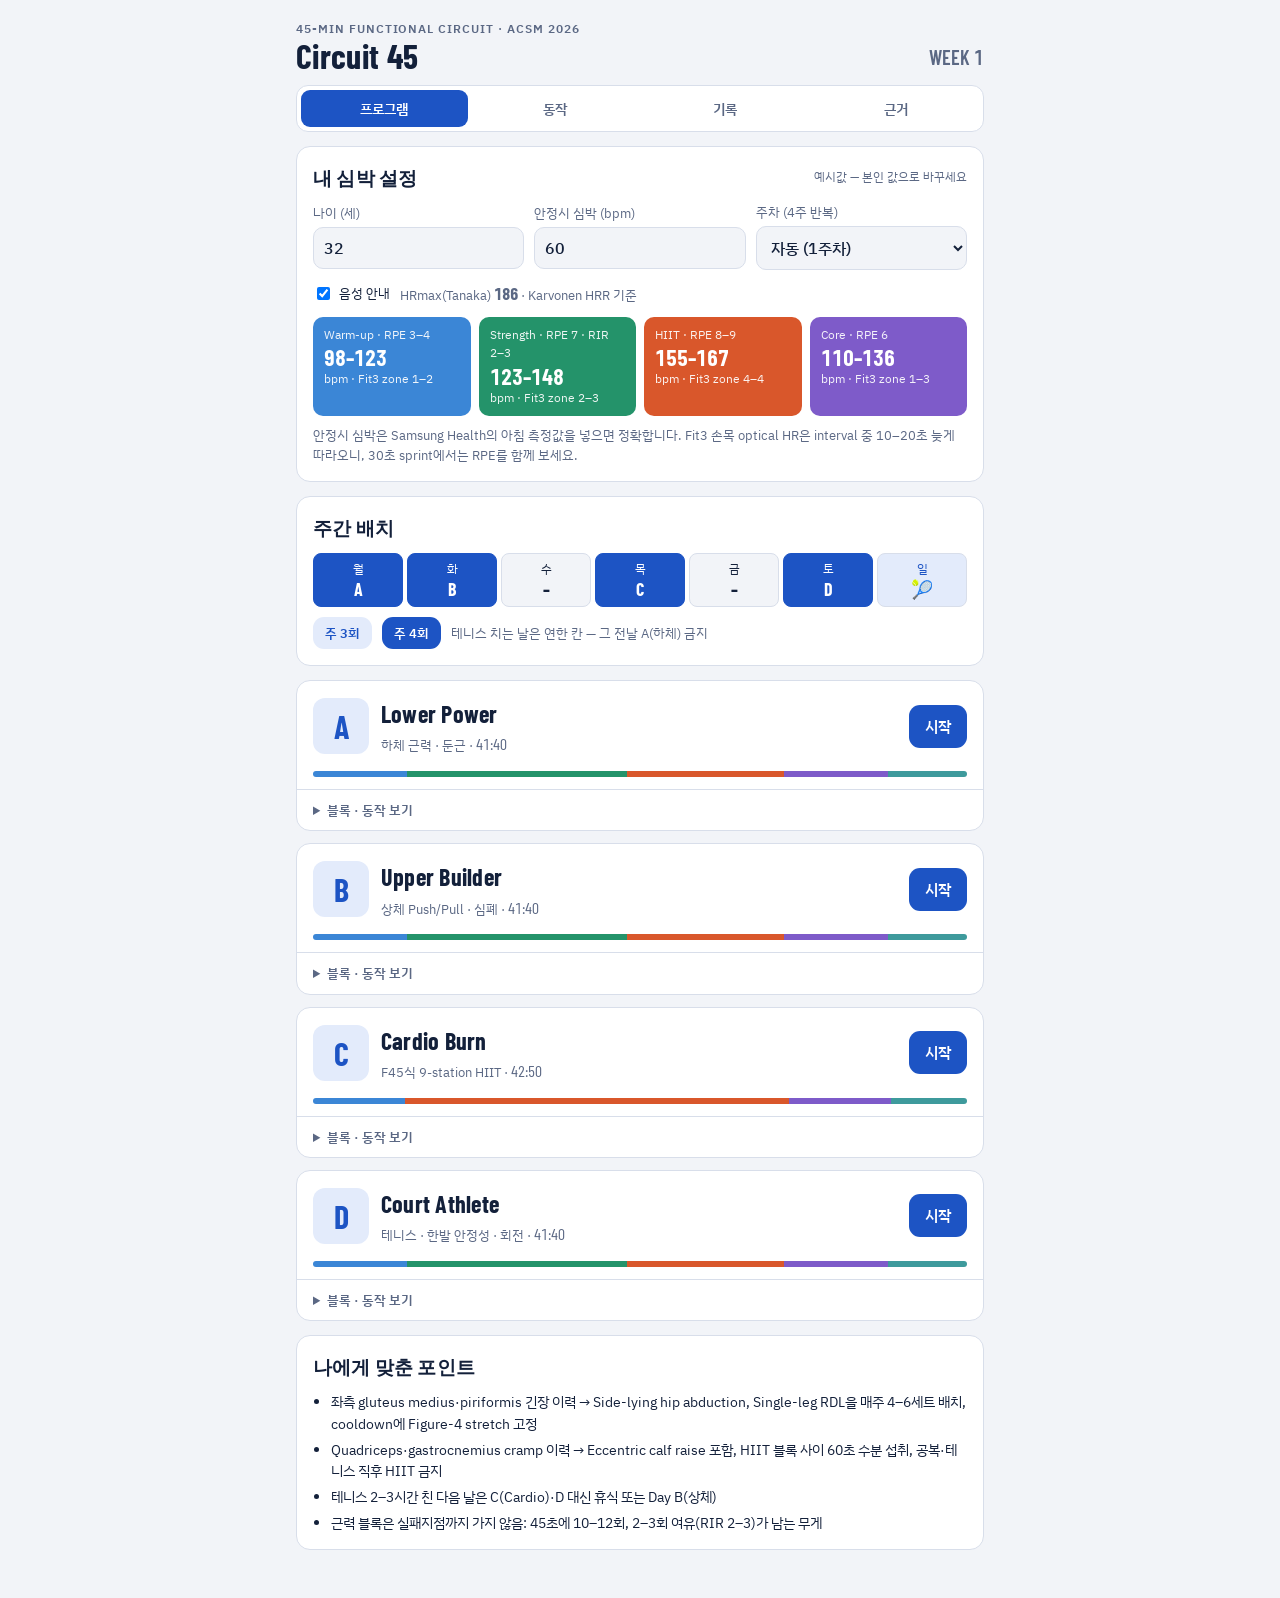
==== circuit45/index.html @ cd8e22ad "Add Circuit 45 workout PWA Co-Authored-By: Claude Opus 5.5 <noreply@anthropic.com> Claude-Session: h" ====
<!doctype html>
<html lang="ko">
<head>
<meta charset="utf-8">
<meta name="viewport" content="width=device-width, initial-scale=1, viewport-fit=cover">
<title>Circuit 45</title>
<meta name="theme-color" content="#1D54C4">
<meta name="mobile-web-app-capable" content="yes">
<meta name="apple-mobile-web-app-capable" content="yes">
<meta name="apple-mobile-web-app-title" content="Circuit45">
<link rel="manifest" href="manifest.webmanifest">
<link rel="icon" href="icon.svg" type="image/svg+xml">
<link rel="apple-touch-icon" href="apple-touch-icon.png">
<link rel="stylesheet" href="https://fonts.googleapis.com/css2?family=Barlow+Condensed:wght@500;600;700&family=IBM+Plex+Sans+KR:wght@400;500;600;700&display=swap">
<style>
/* Layout: single column mobile app — top bar + tabs, cards by role; full-screen player overlay tinted by HR zone */
:root{
  --bg:#F2F4F8; --surface:#FFFFFF; --ink:#13203A; --muted:#5B6884; --line:#D8DEEA;
  --accent:#1D54C4; --accent-soft:#E3EBFB; --fig:#13203A; --fig-far:#A3AEC4; --equip:#6E7C99;
  --z-warm:#3B86D6; --z-str:#24936A; --z-hiit:#D9572B; --z-core:#7E5BC9; --z-cool:#3E9A9C; --z-rest:#5F6B83;
  --display:"Barlow Condensed","Arial Narrow",system-ui,sans-serif;
  --body:"IBM Plex Sans KR","Apple SD Gothic Neo","Malgun Gothic",system-ui,sans-serif;
}
@media (prefers-color-scheme: dark){:root:not([data-theme="light"]){
  --bg:#0D1320; --surface:#161F31; --ink:#E7ECF6; --muted:#97A3BC; --line:#28334C;
  --accent:#6A97F0; --accent-soft:#1D2A47; --fig:#E7ECF6; --fig-far:#56627D; --equip:#8E9AB4; color-scheme:dark}}
:root[data-theme="dark"]{
  --bg:#0D1320; --surface:#161F31; --ink:#E7ECF6; --muted:#97A3BC; --line:#28334C;
  --accent:#6A97F0; --accent-soft:#1D2A47; --fig:#E7ECF6; --fig-far:#56627D; --equip:#8E9AB4; color-scheme:dark}
*{box-sizing:border-box}
html{-webkit-text-size-adjust:100%}
:root{padding-top:env(safe-area-inset-top,0px);padding-bottom:env(safe-area-inset-bottom,0px)}
body{margin:0;-webkit-tap-highlight-color:transparent}
[hidden]{display:none!important}
img{max-width:100%}
body{background:var(--bg);color:var(--ink);font-family:var(--body);font-size:15px;line-height:1.55}
.wrap{max-width:720px;margin:0 auto;padding-left:max(16px,env(safe-area-inset-left,0px));padding-right:max(16px,env(safe-area-inset-right,0px));padding-block:12px 48px}
h1,h2,h3{font-family:var(--display);letter-spacing:.01em;margin:0;text-wrap:balance}
h1{font-size:34px;font-weight:700;line-height:1}
h2{font-size:24px;font-weight:700}
h3{font-size:19px;font-weight:600}
.eyebrow{font-size:12px;letter-spacing:.08em;text-transform:uppercase;color:var(--muted);font-weight:600}
.muted{color:var(--muted)}
.num{font-family:var(--display);font-variant-numeric:tabular-nums}
header.top{display:flex;align-items:flex-end;justify-content:space-between;gap:12px;padding-block:8px 12px}
nav.tabs{display:flex;gap:4px;background:var(--surface);border:1px solid var(--line);border-radius:12px;padding:4px;position:sticky;top:env(safe-area-inset-top,0px);z-index:5}
body::before{content:"";position:fixed;inset:0 0 auto;height:env(safe-area-inset-top,0px);z-index:10;background:var(--bg)}
nav.tabs button{flex:1;border:0;background:none;color:var(--muted);font:600 14px var(--body);padding:9px 4px;border-radius:9px;cursor:pointer}
nav.tabs button[aria-selected="true"]{background:var(--accent);color:#fff}
section.view{display:flex;flex-direction:column;gap:14px;margin-top:14px}
.card{background:var(--surface);border:1px solid var(--line);border-radius:14px;padding:16px;display:flex;flex-direction:column;gap:10px;min-width:0}
.row{display:flex;gap:10px;flex-wrap:wrap;align-items:center}
label.f{display:flex;flex-direction:column;gap:4px;font-size:13px;color:var(--muted);flex:1;min-width:120px}
input,select,textarea{font:500 16px var(--body);color:var(--ink);background:var(--bg);border:1px solid var(--line);border-radius:10px;padding:9px 10px;width:100%}
input:focus-visible,select:focus-visible,textarea:focus-visible,button:focus-visible{outline:2px solid var(--accent);outline-offset:2px}
.btn{border:0;border-radius:11px;padding:11px 16px;font:600 15px var(--body);cursor:pointer;background:var(--accent);color:#fff}
.btn.ghost{background:var(--accent-soft);color:var(--accent)}
.btn.sm{padding:7px 12px;font-size:13px}
.zones{display:grid;grid-template-columns:repeat(auto-fit,minmax(150px,1fr));gap:8px}
.zone{border-radius:10px;padding:9px 11px;color:#fff;display:flex;flex-direction:column;gap:1px}
.zone b{font-family:var(--display);font-size:22px;font-variant-numeric:tabular-nums;line-height:1.1}
.zone span{font-size:12px;opacity:.92}
.days{display:grid;grid-template-columns:1fr;gap:12px}
.day{background:var(--surface);border:1px solid var(--line);border-radius:14px;overflow:hidden}
.dayhead{display:grid;grid-template-columns:56px 1fr auto;gap:12px;align-items:center;padding:14px 16px}
.badge{width:56px;height:56px;border-radius:12px;background:var(--accent-soft);color:var(--accent);display:grid;place-items:center;font:700 32px var(--display)}
.daymeta{min-width:0}
.daymeta .sub{font-size:13px;color:var(--muted)}
.bar{display:flex;height:6px;border-radius:3px;overflow:hidden;margin:0 16px 12px}
.bar i{display:block;height:100%}
details.blocks{border-top:1px solid var(--line)}
details.blocks summary{padding:10px 16px;cursor:pointer;font-size:13px;color:var(--muted);font-weight:600}
.blk{padding:4px 16px 12px}
.blk h4{margin:8px 0 6px;font-size:14px;display:flex;justify-content:space-between;gap:8px}
.blk h4 .num{color:var(--muted);font-weight:500;font-size:14px}
.chips{display:flex;flex-wrap:wrap;gap:6px}
.chip{border:1px solid var(--line);background:var(--bg);color:var(--ink);border-radius:999px;padding:4px 10px;font-size:13px;cursor:pointer}
.sched{display:grid;grid-template-columns:repeat(7,1fr);gap:4px;text-align:center}
.sched div{border-radius:8px;padding:6px 0;font-size:12px;background:var(--bg);border:1px solid var(--line)}
.sched div b{display:block;font:700 18px var(--display)}
.sched .on{background:var(--accent);color:#fff;border-color:var(--accent)}
.sched .ten{background:var(--accent-soft);color:var(--accent)}
.lib{display:grid;grid-template-columns:repeat(auto-fill,minmax(150px,1fr));gap:10px}
.ex{background:var(--surface);border:1px solid var(--line);border-radius:12px;padding:8px;cursor:pointer;text-align:left;color:var(--ink);font:inherit;display:flex;flex-direction:column;gap:2px}
.ex svg{width:100%;height:auto;background:var(--bg);border-radius:8px}
.ex b{font-size:14px}
.ex small{color:var(--muted);font-size:12px}
.filters{display:flex;gap:6px;flex-wrap:wrap}
.filters button{border:1px solid var(--line);background:var(--surface);color:var(--muted);border-radius:999px;padding:5px 12px;font:600 13px var(--body);cursor:pointer}
.filters button[aria-pressed="true"]{background:var(--ink);color:var(--bg);border-color:var(--ink)}
ul.tight{margin:0;padding-left:18px;display:flex;flex-direction:column;gap:4px}
.cite{font-size:12px;color:var(--accent);vertical-align:super;font-weight:600}
.refs li{font-size:13px;color:var(--muted)}
table.log{width:100%;border-collapse:collapse;font-size:13px}
table.log th,table.log td{text-align:left;padding:7px 6px;border-bottom:1px solid var(--line);font-variant-numeric:tabular-nums}
.tblwrap{overflow-x:auto}
.note{border-left:3px solid var(--z-hiit);padding:8px 12px;background:var(--bg);border-radius:0 8px 8px 0;font-size:14px}
/* sheet */
.sheet{position:fixed;inset:0;background:rgba(8,12,22,.55);z-index:30;display:flex;align-items:flex-end;justify-content:center}
.sheet>div{background:var(--surface);width:100%;max-width:560px;max-height:88%;overflow:auto;border-radius:18px 18px 0 0;padding:18px max(18px,env(safe-area-inset-right,0px)) calc(18px + env(safe-area-inset-bottom,0px)) max(18px,env(safe-area-inset-left,0px));display:flex;flex-direction:column;gap:10px}
.sheet svg{width:100%;max-width:340px;align-self:center;background:var(--bg);border-radius:12px}
/* player */
.player{position:fixed;inset:0;z-index:40;display:flex;flex-direction:column;color:#fff;background:var(--zc,#333);transition:background .4s;padding:calc(10px + env(safe-area-inset-top,0px)) max(16px,env(safe-area-inset-right,0px)) calc(12px + env(safe-area-inset-bottom,0px)) max(16px,env(safe-area-inset-left,0px));gap:8px;overflow:auto}
.player.rest{background:#1B2335}
.p-top{display:flex;justify-content:space-between;align-items:center;gap:8px;font-size:13px}
.p-top button{background:rgba(255,255,255,.16);color:#fff;border:0;border-radius:9px;padding:7px 12px;font:600 13px var(--body);cursor:pointer}
.p-prog{height:5px;background:rgba(255,255,255,.2);border-radius:3px;overflow:hidden}
.p-prog i{display:block;height:100%;background:#fff}
.p-main{flex:1;display:flex;flex-direction:column;align-items:center;justify-content:center;gap:4px;text-align:center;min-height:0}
.p-label{font-size:13px;letter-spacing:.08em;text-transform:uppercase;opacity:.85;font-weight:600}
.p-name{font:700 34px/1.05 var(--display)}
.p-kr{font-size:16px;opacity:.9}
.p-time{font:700 112px/1 var(--display);font-variant-numeric:tabular-nums;letter-spacing:-.01em}
.p-fig{width:min(260px,62vw);aspect-ratio:120/110;max-width:100%}
.p-fig svg{width:100%;height:100%;--fig:#fff;--fig-far:rgba(255,255,255,.45);--equip:rgba(255,255,255,.75);--line:rgba(255,255,255,.3)}
.p-hr{display:flex;gap:8px;flex-wrap:wrap;justify-content:center}
.p-hr div{background:rgba(0,0,0,.2);border-radius:10px;padding:6px 12px;font-size:13px}
.p-hr b{font:700 22px var(--display);font-variant-numeric:tabular-nums;display:block}
.p-cue{font-size:14px;opacity:.92;max-width:460px}
.p-next{font-size:14px;opacity:.85}
.p-ctl{display:grid;grid-template-columns:1fr 1.4fr 1fr 1fr;gap:8px}
.p-ctl button{background:rgba(255,255,255,.18);color:#fff;border:0;border-radius:12px;padding:14px 4px;font:700 15px var(--body);cursor:pointer}
.p-ctl button.main{background:#fff;color:#13203A}
@media (max-height:700px){.p-time{font-size:84px}.p-fig{width:min(190px,50vw)}}
@media (prefers-reduced-motion: reduce){*{transition:none!important}}
</style>
</head>
<body>


<div class="wrap">
  <header class="top">
    <div>
      <div class="eyebrow">45-min functional circuit · ACSM 2026</div>
      <h1>Circuit 45</h1>
    </div>
    <div style="display:flex;flex-direction:column;align-items:flex-end;gap:6px">
      <button class="btn sm" id="installBtn" hidden>앱 설치</button>
      <div class="muted num" id="hdrWeek" style="font-size:20px;font-weight:600"></div>
    </div>
  </header>
  <nav class="tabs" role="tablist">
    <button role="tab" data-v="home" aria-selected="true">프로그램</button>
    <button role="tab" data-v="lib" aria-selected="false">동작</button>
    <button role="tab" data-v="log" aria-selected="false">기록</button>
    <button role="tab" data-v="ev" aria-selected="false">근거</button>
  </nav>

  <section class="view" id="v-home">
    <div class="card">
      <div class="row" style="justify-content:space-between"><h3>내 심박 설정</h3><span class="muted" style="font-size:12px" id="exampleTag">예시값 — 본인 값으로 바꾸세요</span></div>
      <div class="row">
        <label class="f" for="age">나이 (세)<input id="age" type="number" inputmode="numeric" min="15" max="80"></label>
        <label class="f" for="rhr">안정시 심박 (bpm)<input id="rhr" type="number" inputmode="numeric" min="35" max="100"></label>
        <label class="f" for="wk">주차 (4주 반복)<select id="wk"><option value="0">자동</option><option value="1">1주 · 적응</option><option value="2">2주 · 기본</option><option value="3">3주 · 기본+</option><option value="4">4주 · deload</option></select></label>
      </div>
      <div class="row" style="font-size:13px">
        <label style="display:flex;gap:6px;align-items:center"><input id="voice" type="checkbox" style="width:auto"> 음성 안내</label>
        <span class="muted">HRmax(Tanaka) <b class="num" id="hrmax" style="font-size:17px"></b> · Karvonen HRR 기준</span>
      </div>
      <div class="zones" id="zones"></div>
      <div class="muted" style="font-size:12.5px">안정시 심박은 Samsung Health의 아침 측정값을 넣으면 정확합니다. Fit3 손목 optical HR은 interval 중 10–20초 늦게 따라오니, 30초 sprint에서는 RPE를 함께 보세요.</div>
    </div>

    <div class="card">
      <h3>주간 배치</h3>
      <div class="sched" id="sched"></div>
      <div class="row" id="schedSel" style="font-size:13px">
        <button class="btn sm ghost" data-n="3">주 3회</button><button class="btn sm ghost" data-n="4">주 4회</button>
        <span class="muted">테니스 치는 날은 연한 칸 — 그 전날 A(하체) 금지</span>
      </div>
    </div>

    <div class="days" id="days"></div>

    <div class="card">
      <h3>나에게 맞춘 포인트</h3>
      <ul class="tight" style="font-size:14px">
        <li>좌측 gluteus medius·piriformis 긴장 이력 → Side-lying hip abduction, Single-leg RDL을 매주 4–6세트 배치, cooldown에 Figure-4 stretch 고정</li>
        <li>Quadriceps·gastrocnemius cramp 이력 → Eccentric calf raise 포함, HIIT 블록 사이 60초 수분 섭취, 공복·테니스 직후 HIIT 금지</li>
        <li>테니스 2–3시간 친 다음 날은 C(Cardio)·D 대신 휴식 또는 Day B(상체)</li>
        <li>근력 블록은 실패지점까지 가지 않음: 45초에 10–12회, 2–3회 여유(RIR 2–3)가 남는 무게</li>
      </ul>
    </div>
  </section>

  <section class="view" id="v-lib" hidden>
    <div class="filters" id="filters"></div>
    <div class="lib" id="lib"></div>
  </section>

  <section class="view" id="v-log" hidden>
    <div class="card">
      <h3>세션 기록</h3>
      <div class="muted" style="font-size:13px">운동 종료 후 Fit3/Samsung Health의 평균·최대 심박과 세션 RPE를 입력하면 다음 세션 강도를 조정해 드립니다. 기록은 이 기기 브라우저에만 저장됩니다.</div>
      <div class="tblwrap"><table class="log" id="logTbl"></table></div>
    </div>
    <div class="card" id="advice"></div>
    <div class="card">
      <h3>백업 · 복원</h3>
      <div class="muted" style="font-size:13px">기록·설정·무게는 이 폰에만 저장됩니다. 폰을 바꾸거나 앱을 지우기 전에 백업 파일을 받아두세요.</div>
      <div class="row"><button class="btn ghost" id="bkOut">백업 파일 저장</button><label class="btn ghost" for="bkIn" style="cursor:pointer">백업 불러오기<input id="bkIn" type="file" accept="application/json,.json" hidden></label></div>
      <div class="muted" id="bkMsg" style="font-size:13px"></div>
    </div>
  </section>

  <section class="view" id="v-ev" hidden>
    <div class="card">
      <h3>ACSM 2026 Position Stand에서 가져온 원칙</h3>
      <ul class="tight" style="font-size:14px">
        <li>어떤 형태든 resistance training을 하는 것 자체가 strength, hypertrophy, power, physical function을 개선 — 가장 큰 이득은 "안 하던 사람이 시작하는 것"<span class="cite">[1]</span></li>
        <li>모든 major muscle group을 주 2회 이상 자극하는 것이 정교한 계획보다 중요 → A–D 중 3회만 해도 전신 2회 충족<span class="cite">[1]</span></li>
        <li>Hypertrophy: muscle group당 주 ~10 sets / Strength: ~80% 1RM, 2–3 sets<span class="cite">[1]</span></li>
        <li>Momentary failure까지 훈련, machine vs free weight, 복잡한 periodization은 일반 성인 결과를 일관되게 바꾸지 않음 → RIR 2–3, 단순 4주 반복<span class="cite">[1]</span></li>
        <li>Adherence 최우선: 즐겁고 지속 가능한 프로그램이 최적<span class="cite">[1]</span></li>
      </ul>
    </div>
    <div class="card">
      <h3>심박 강도 처방</h3>
      <ul class="tight" style="font-size:14px">
        <li>Aerobic: moderate 주 150분 또는 vigorous 주 75분, 강도는 Heart Rate Reserve(HRR)로 처방 — moderate 40–59%, vigorous 60–89% HRR<span class="cite">[2]</span></li>
        <li>HRmax = 208 − 0.7 × age<span class="cite">[3]</span>, 목표 HR = HRrest + %HRR × (HRmax − HRrest)<span class="cite">[4]</span></li>
        <li>이 앱의 구간: Strength 50–70%, HIIT 75–90%(1주차 85% 상한), Core 40–60%, Warm-up 30–50% HRR</li>
        <li>주 4회 기준 vigorous 시간 ≈ 주 60–75분 + 테니스 → aerobic 권고 충족</li>
      </ul>
    </div>
    <div class="card">
      <h3>4주 진행 규칙</h3>
      <ul class="tight" style="font-size:14px">
        <li>1주 적응: work −5초, rest +5초, HIIT 상한 85% HRR</li>
        <li>2–3주 기본: 45/15(근력), 30/15(conditioning). RPE ≤6이면 다음 세션 무게 5–10%↑</li>
        <li>4주 deload: 근력·HIIT 블록 1라운드 감소(약 35분). 이후 1주차로 돌아가며 무게만 올림</li>
      </ul>
    </div>
    <div class="card">
      <h3>참고문헌</h3>
      <ol class="refs tight">
        <li>ACSM Position Stand. Resistance Training Prescription for Muscle Function, Hypertrophy, and Physical Performance in Healthy Adults: An Overview of Reviews. <i>Med Sci Sports Exerc</i>. 2026 Apr.</li>
        <li>American College of Sports Medicine. <i>ACSM's Guidelines for Exercise Testing and Prescription</i>. 12th ed. Wolters Kluwer; 2025.</li>
        <li>Tanaka H, Monahan KD, Seals DR. Age-predicted maximal heart rate revisited. <i>J Am Coll Cardiol</i>. 2001;37(1):153–156.</li>
        <li>Karvonen MJ, Kentala E, Mustala O. The effects of training on heart rate; a longitudinal study. <i>Ann Med Exp Biol Fenn</i>. 1957;35(3):307–315.</li>
      </ol>
    </div>
  </section>
</div>

<div class="sheet" id="sheet" hidden><div id="sheetBody"></div></div>

<div class="player" id="player" hidden>
  <div class="p-top"><span id="pBlock"></span><span class="num" id="pTotal" style="font-size:18px"></span><button id="pQuit">종료</button></div>
  <div class="p-prog"><i id="pProg"></i></div>
  <div class="p-main">
    <div class="p-label" id="pLabel"></div>
    <div class="p-name" id="pName"></div>
    <div class="p-kr" id="pKr"></div>
    <div class="p-fig" id="pFig"></div>
    <div class="p-time" id="pTime">0:45</div>
    <div class="p-hr" id="pHr"></div>
    <div class="p-cue" id="pCue"></div>
    <div class="p-next" id="pNext"></div>
  </div>
  <div class="p-ctl">
    <button id="pPrev">◀ 이전</button><button class="main" id="pPlay">시작</button><button id="pAdd">+15초</button><button id="pSkip">다음 ▶</button>
  </div>
</div>

<script>
(function(){
"use strict";
/* ---------- storage ---------- */
const S={get(k,d){try{const v=localStorage.getItem('c45_'+k);return v==null?d:JSON.parse(v);}catch(e){return d;}},
 set(k,v){try{localStorage.setItem('c45_'+k,JSON.stringify(v));}catch(e){}}};

/* ---------- stick figure engine ---------- */
const R=Math.PI/180, G=100;
const dir=(a,l)=>[Math.cos(a*R)*l,Math.sin(a*R)*l];
const add=(a,b)=>[a[0]+b[0],a[1]+b[1]];
function P(t,tn,sn,tf,sf,an,fn,af,ff,o){return Object.assign({t,tn,sn,tf,sf,an,fn,af,ff,lift:0},o||{});}
const ST=P(-90,88,90,92,90,95,92,85,88);
const STH=P(-90,88,90,92,90,92,92,88,88); // arms hang
function lerp(a,b,k){const r={};for(const key in a){const x=a[key],y=b[key];r[key]=(typeof x==='number'&&typeof y==='number')?x+(y-x)*k:(k<.5?x:(y===undefined?x:y));}for(const key in b)if(!(key in r))r[key]=b[key];return r;}
function solve(p,ex){
  const hip=[0,0], sh=add(hip,dir(p.t,34)), hd=add(sh,dir(p.hd!=null?p.hd:p.t,9));
  const kn=add(hip,dir(p.tn,26)), akn=add(kn,dir(p.sn,26)), toeN=add(akn,dir(p.toe?40:p.sn-90,7));
  const kf=add(hip,dir(p.tf,26)), akf=add(kf,dir(p.sf,26)), toeF=add(akf,dir(p.toe?40:p.sf-90,7));
  const en=add(sh,dir(p.an,18)), hn=add(en,dir(p.fn,17));
  const ef=add(sh,dir(p.af,18)), hf=add(ef,dir(p.ff,17));
  const pts={hip,sh,hd,kn,akn,toeN,kf,akf,toeF,en,hn,ef,hf};
  let oy;
  if(ex.hy!=null) oy=ex.hy;
  else{let m=-1e9;for(const k in pts){if(k==='hd')continue;m=Math.max(m,pts[k][1]);}m=Math.max(m,hd[1]+7);oy=G-m-(p.lift||0);}
  const anc=ex.anchor||'foot', cx=ex.cx!=null?ex.cx:60;
  const ox= anc==='foot'?cx-akn[0]: anc==='hand'?cx-hn[0]: cx;
  for(const k in pts) pts[k]=[pts[k][0]+ox,pts[k][1]+oy];
  return pts;
}
const ln=(a,b,c,w)=>`<line x1="${a[0].toFixed(1)}" y1="${a[1].toFixed(1)}" x2="${b[0].toFixed(1)}" y2="${b[1].toFixed(1)}" stroke="var(${c})" stroke-width="${w||5}" stroke-linecap="round"/>`;
const db=(p)=>`<rect x="${(p[0]-5).toFixed(1)}" y="${(p[1]-2.5).toFixed(1)}" width="10" height="5" rx="1.5" fill="var(--equip)"/>`;
function draw(ex,p){
  const q=solve(p,ex), eq=ex.eq||[]; let s='';
  s+=`<line x1="4" y1="${G}" x2="116" y2="${G}" stroke="var(--line)" stroke-width="2"/>`;
  if(eq.includes('tread')) s+=`<rect x="8" y="${G-3}" width="104" height="6" rx="2" fill="var(--equip)"/>`+ln([108,G-2],[100,52],'--equip',3);
  if(eq.includes('bench')){const x1=Math.min(q.sh[0],q.hip[0])-3,x2=Math.max(q.sh[0],q.hip[0])+6,top=Math.max(q.sh[1],q.hip[1])+5;
    s+=`<rect x="${x1.toFixed(1)}" y="${top.toFixed(1)}" width="${(x2-x1).toFixed(1)}" height="4" rx="1.5" fill="var(--equip)"/>`+ln([x1+4,top],[x1+4,G],'--equip',3)+ln([x2-4,top],[x2-4,G],'--equip',3);}
  if(eq.includes('bike')) s+=ln([q.hip[0],q.hip[1]+5],[q.hip[0]+10,G-4],'--equip',3)+`<circle cx="${q.hip[0]+24}" cy="${G-15}" r="13" fill="none" stroke="var(--equip)" stroke-width="3"/>`+ln([q.hip[0]+24,G-15],[q.hn[0],q.hn[1]+2],'--equip',3)+ln([q.hip[0]-6,q.hip[1]+4],[q.hip[0]+6,q.hip[1]+4],'--equip',4);
  if(eq.includes('cable')){const mx=(q.hn[0]+q.hf[0])/2,my=(q.hn[1]+q.hf[1])/2;s+=ln([mx,my],[mx,4],'--equip',2)+ln([mx-12,my],[mx+12,my],'--equip',4)+`<rect x="${q.hip[0]-11}" y="${q.hip[1]+5}" width="22" height="4" rx="1.5" fill="var(--equip)"/>`+ln([q.hip[0],q.hip[1]+9],[q.hip[0],G],'--equip',3);}
  if(eq.includes('wall')){const wx=Math.max(q.hn[0],q.hf[0])+4;s+=ln([wx,18],[wx,G],'--equip',4);}
  s+=ln(q.hip,q.kf,'--fig-far')+ln(q.kf,q.akf,'--fig-far')+ln(q.akf,q.toeF,'--fig-far',4);
  s+=ln(q.sh,q.ef,'--fig-far')+ln(q.ef,q.hf,'--fig-far');
  if(eq.includes('db')) s+=db(q.hf);
  s+=ln(q.hip,q.sh,'--fig',6);
  s+=ln(q.hip,q.kn,'--fig')+ln(q.kn,q.akn,'--fig')+ln(q.akn,q.toeN,'--fig',4);
  s+=ln(q.sh,q.en,'--fig')+ln(q.en,q.hn,'--fig');
  if(eq.includes('db')) s+=db(q.hn);
  s+=`<circle cx="${q.hd[0].toFixed(1)}" cy="${q.hd[1].toFixed(1)}" r="7" fill="var(--fig)"/>`;
  return s;
}
function svgFor(ex,k){return `<svg viewBox="0 0 120 110" role="img" aria-label="${ex.n}">${draw(ex,lerp(ex.a,ex.b,k))}</svg>`;}
const reduce=matchMedia('(prefers-reduced-motion: reduce)').matches;
const anims=new Set();
function animate(el,ex){const o={el,ex,svg:null};el.innerHTML=svgFor(ex,1);o.svg=el.querySelector('svg');anims.add(o);return o;}
function loop(t){for(const o of anims){if(!o.el.isConnected||o.el.closest('[hidden]')){continue;}const k=reduce?1:(1-Math.cos(t/1300*Math.PI))/2;o.svg.innerHTML=draw(o.ex,lerp(o.ex.a,o.ex.b,k));}requestAnimationFrame(loop);}
requestAnimationFrame(loop);

/* ---------- exercise library ---------- */
const E={
 bikeEasy:{n:'Bike — easy spin',k:'실내 자전거 (가볍게)',cat:'cardio',eq:['bike'],hy:56,anchor:'hip',cx:44,
  a:P(-62,-5,95,45,95,-10,10,-8,12),b:P(-62,45,95,-5,95,-10,10,-8,12),
  cue:['RPM 80–90, 저항 낮게 — 대화 가능한 강도','안장 높이: 페달 최저점에서 knee 25–30° flexion'],mus:'Quadriceps, Gluteus maximus',alt:'Treadmill 빠르게 걷기'},
 bikeSprint:{n:'Bike sprint',k:'자전거 스프린트',cat:'cardio',eq:['bike'],hy:56,anchor:'hip',cx:44,
  a:P(-50,-5,95,45,95,-12,12,-10,14),b:P(-50,45,95,-5,95,-12,12,-10,14),
  cue:['저항 중간 이상, 최대 RPM으로 30초','상체 고정, 다리로만 밀기'],mus:'Quadriceps, Gluteus, cardiovascular',alt:'Treadmill sprint / High knees'},
 treadRun:{n:'Treadmill run',k:'트레드밀 러닝',cat:'cardio',eq:['tread'],anchor:'hip',cx:55,
  a:P(-80,60,95,115,125,60,-30,120,70,{lift:2}),b:P(-80,115,125,60,95,120,70,60,-30,{lift:2}),
  cue:['Work: 10–13 km/h 또는 경사 4–6%','Rest 구간은 5–6 km/h 걷기 — 내리지 말 것','손잡이 잡지 않기'],mus:'Lower extremity, cardiovascular',alt:'Bike sprint'},
 highKnee:{n:'High knees',k:'하이니',cat:'cardio',anchor:'hip',cx:60,
  a:P(-88,-5,92,95,90,115,75,60,-20,{lift:3}),b:P(-88,95,90,-5,92,60,-20,115,75,{lift:3}),
  cue:['무릎을 hip 높이까지, forefoot로 착지','팔은 반대 다리와 함께 리듬'],mus:'Hip flexors, calf, cardiovascular',alt:'제자리 빠른 행진'},
 inchworm:{n:'Inchworm',k:'인치웜',cat:'warm',anchor:'foot',cx:40,
  a:P(20,92,90,90,90,92,92,88,88),b:P(-8,172,172,170,172,90,90,92,92),
  cue:['무릎 살짝 굽혀도 OK, 손으로 걸어나가 plank','Hamstring·T-spine 가동 + shoulder 활성화'],mus:'Hamstrings, Core, Shoulder',alt:'Downward dog ↔ plank'},
 gobletSquat:{n:'Goblet squat',k:'고블릿 스쿼트',cat:'lower',eq:['db'],anchor:'foot',cx:58,
  a:P(-88,90,90,92,90,60,-60,65,-55),b:P(-60,15,105,20,105,90,-40,95,-35),
  cue:['덤벨을 가슴에 세로로, 팔꿈치는 무릎 안쪽','엉덩이를 뒤로 → 허벅지 평행까지','발바닥 전체로 밀며 일어나기'],mus:'Quadriceps, Gluteus maximus, Adductors',alt:'Leg press / 맨몸 squat'},
 dbRDL:{n:'DB Romanian deadlift',k:'덤벨 루마니안 데드리프트',cat:'lower',eq:['db'],anchor:'foot',cx:48,
  a:STH,b:P(-15,95,85,97,85,90,90,92,92),
  cue:['Knee 15–20° 고정, hip hinge로 엉덩이 뒤로','덤벨은 허벅지에 붙여 shin 중간까지','등 neutral — lumbar flexion 금지'],mus:'Hamstrings, Gluteus maximus, Erector spinae',alt:'Cable pull-through / Back extension'},
 revLunge:{n:'Reverse lunge',k:'리버스 런지',cat:'lower',eq:['db'],anchor:'foot',cx:70,
  a:STH,b:P(-88,5,95,120,172,90,90,92,92),
  cue:['뒤로 크게 딛고 뒷무릎이 바닥 직전','앞발 heel로 밀어 올라오기','라운드마다 좌우 번갈아 (짝수 라운드 = 반대쪽)'],mus:'Quadriceps, Gluteus maximus/medius',alt:'Split squat (제자리)'},
 sideAbd:{n:'Side-lying hip abduction',k:'옆으로 누워 다리 들기',cat:'lower',anchor:'hip',cx:52,
  a:P(180,2,0,0,0,175,-100,10,0),b:P(180,-32,-32,0,0,175,-100,10,0),
  cue:['위쪽 다리를 살짝 뒤로(extension) + 발끝 아래로 → Gluteus medius 타겟','골반이 뒤로 넘어가지 않게','좌측을 우측보다 1세트 더 (좌측 이력)'],mus:'Gluteus medius, minimus',alt:'Cable hip abduction / Band lateral walk'},
 sLegRDL:{n:'Single-leg RDL',k:'싱글레그 RDL',cat:'lower',eq:['db'],anchor:'foot',cx:52,
  a:P(-88,90,90,100,95,92,92,88,88),b:P(-8,95,85,178,178,90,90,92,92),
  cue:['지지발 반대손에 덤벨, 골반 수평 유지','뒷다리-몸통 일직선으로 hinge','Gluteus medius 안정성 + 테니스 착지 균형'],mus:'Hamstrings, Gluteus medius/maximus',alt:'벽 잡고 맨몸 진행'},
 calfRaise:{n:'Eccentric calf raise',k:'카프 레이즈 (천천히 내리기)',cat:'lower',anchor:'foot',cx:60,
  a:STH,b:P(-90,88,90,92,90,92,92,88,88,{lift:6,toe:1}),
  cue:['1초 올리고 3초 천천히 내리기','계단 끝에서 하면 range 증가','Gastrocnemius cramp 예방 목적'],mus:'Gastrocnemius, Soleus',alt:'Seated calf raise'},
 gluteBridge:{n:'Glute bridge',k:'글루트 브릿지',cat:'warm',anchor:'hip',cx:68,
  a:P(180,-45,80,-42,82,0,0,2,0,{hd:180}),b:P(160,-20,95,-18,97,0,0,2,0,{hd:180}),
  cue:['발뒤꿈치로 밀고 정점에서 1초 squeeze','허리 과신전 말고 갈비뼈 내리기'],mus:'Gluteus maximus, Hamstrings',alt:'Hip thrust (bench)'},
 dbSwing:{n:'DB swing',k:'덤벨 스윙',cat:'power',eq:['db'],anchor:'foot',cx:50,
  a:P(-25,98,82,100,82,110,115,108,112),b:P(-90,88,90,92,90,0,-5,2,-3),
  cue:['Squat 아님 — hip snap으로 덤벨을 띄움','정점에서 glute 수축, 팔은 힘 빼기','허리로 들지 않기'],mus:'Posterior chain, Gluteus, Core',alt:'Kettlebell swing'},
 squatJump:{n:'Squat jump',k:'스쿼트 점프',cat:'power',anchor:'foot',cx:58,
  a:P(-55,15,105,20,105,120,110,118,108),b:P(-90,88,90,92,90,-80,-80,-85,-85,{lift:14,toe:1}),
  cue:['부드럽게 착지 — knee valgus 주의','무릎 부담 시 Squat to calf raise로 대체'],mus:'Quadriceps, Gluteus, Calf',alt:'Speed squat (점프 없이)'},
 mtClimber:{n:'Mountain climber',k:'마운틴 클라이머',cat:'core',anchor:'hand',cx:86,
  a:P(-12,30,150,168,172,92,92,88,88),b:P(-12,168,172,30,150,92,92,88,88),
  cue:['어깨는 손목 바로 위, 엉덩이 낮게','빠르게 무릎을 가슴 쪽으로'],mus:'Core, Hip flexors, Shoulder',alt:'느린 knee drive'},
 burpee:{n:'Burpee (no push-up)',k:'버피 (푸쉬업 생략)',cat:'power',anchor:'foot',cx:40,
  a:P(-90,88,90,92,90,-85,-85,-88,-88,{lift:6}),b:P(-8,172,172,170,172,90,90,92,92),
  cue:['손 짚고 다리 뒤로 → 다시 모으고 점프','허리 처지지 않게 plank 유지'],mus:'Full body, cardiovascular',alt:'Step-back burpee (점프 없이)'},
 thruster:{n:'DB thruster',k:'덤벨 쓰러스터',cat:'power',eq:['db'],anchor:'foot',cx:58,
  a:P(-60,15,105,20,105,60,-100,65,-95),b:P(-90,88,90,92,90,-88,-90,-92,-90),
  cue:['Front squat → 올라오는 힘으로 overhead press','Overhead에서 ribs down, 허리 꺾지 않기'],mus:'Quadriceps, Gluteus, Deltoid',alt:'Goblet squat + press 분리'},
 benchPress:{n:'DB bench press',k:'덤벨 벤치프레스',cat:'upper',eq:['db','bench'],anchor:'hip',cx:68,
  a:P(180,25,90,28,92,-88,-90,-92,-90),b:P(180,25,90,28,92,75,-90,80,-88),
  cue:['Scapula 뒤로·아래로 고정','팔꿈치 45°로 내리고 가슴 옆까지','바닥 발로 밀어 안정'],mus:'Pectoralis major, Triceps, Anterior deltoid',alt:'Chest press machine / Push-up'},
 dbRow:{n:'Bent-over DB row',k:'벤트오버 덤벨 로우',cat:'upper',eq:['db'],anchor:'foot',cx:46,
  a:P(-20,95,85,97,85,92,92,88,88),b:P(-20,95,85,97,85,165,85,160,88),
  cue:['Hip hinge 상태에서 팔꿈치를 hip 방향으로','견갑 먼저 모으고 당기기','허리 neutral'],mus:'Latissimus dorsi, Rhomboids, Biceps',alt:'Seated cable row / 한 손 bench row'},
 ohPress:{n:'DB shoulder press',k:'덤벨 숄더프레스',cat:'upper',eq:['db'],anchor:'foot',cx:58,
  a:P(-90,88,90,92,90,75,-92,80,-88),b:P(-90,88,90,92,90,-88,-90,-92,-90),
  cue:['선 자세 — glute·core 조이고','귀 옆으로 밀어올리기, 허리 젖히지 않기'],mus:'Deltoid, Triceps, Core',alt:'앉아서 진행 / Machine press'},
 latPull:{n:'Lat pulldown',k:'랫풀다운',cat:'upper',eq:['cable'],hy:58,anchor:'hip',cx:52,
  a:P(-95,-2,90,2,92,-80,-78,-84,-82),b:P(-100,-2,90,2,92,105,-70,100,-75),
  cue:['쇄골 쪽으로 당기고 가슴 열기','반동 금지, 2초 천천히 올리기'],mus:'Latissimus dorsi, Teres major, Biceps',alt:'Band pulldown / Assisted pull-up'},
 pushUp:{n:'Push-up',k:'푸쉬업',cat:'upper',anchor:'hand',cx:86,
  a:P(-10,170,172,172,172,90,90,92,92),b:P(-2,170,172,172,172,140,50,138,52),
  cue:['머리–골반–발목 일직선','힘들면 무릎 대고 / 벤치 incline'],mus:'Pectoralis major, Triceps, Core',alt:'Incline push-up'},
 plank:{n:'Forearm plank',k:'플랭크',cat:'core',anchor:'hand',cx:86,
  a:P(-6,172,174,174,174,90,0,92,2),b:P(-8,172,174,174,174,90,0,92,2),
  cue:['Posterior pelvic tilt + glute 조이기','숨 참지 말고 짧게 호흡'],mus:'Rectus abdominis, Transversus abdominis',alt:'무릎 plank'},
 deadBug:{n:'Dead bug',k:'데드버그',cat:'core',anchor:'hip',cx:66,
  a:P(180,-90,0,-88,2,-90,-90,-92,-92,{hd:180}),b:P(180,-90,0,-15,-10,-165,-170,-92,-92,{hd:180}),
  cue:['허리를 바닥에 붙인 채 반대 팔·다리 뻗기','허리가 뜨면 range 줄이기'],mus:'Transversus abdominis, Core stability',alt:'Heel tap'},
 birdDog:{n:'Bird dog',k:'버드독',cat:'core',anchor:'hip',cx:44,
  a:P(-15,90,180,92,178,92,90,88,90),b:P(-15,90,180,178,178,-10,-8,88,90),
  cue:['반대 팔·다리 뻗고 2초 hold','골반 회전 없이 — 컵을 등 위에 올린 느낌'],mus:'Erector spinae, Gluteus maximus, Core',alt:'팔만 / 다리만'},
 farmer:{n:'Farmer carry',k:'파머스 캐리',cat:'core',eq:['db'],anchor:'hip',cx:60,
  a:P(-90,75,95,105,95,92,90,88,90),b:P(-90,105,95,75,95,88,90,92,90),
  cue:['무거운 덤벨, 키 크게 서서 짧은 보폭','양손 → 다음 라운드 한 손(suitcase)으로 lateral core'],mus:'Grip, Trapezius, Core',alt:'제자리 hold'},
 woodchop:{n:'DB woodchop',k:'덤벨 우드찹',cat:'power',eq:['db'],anchor:'foot',cx:56,
  a:P(-95,90,90,92,90,-130,-135,-128,-132),b:P(-75,30,110,35,108,55,60,57,62),
  cue:['어깨 위 → 반대쪽 무릎 아래로 대각선','Hip·발 pivot으로 회전 — 허리만 비틀지 않기','테니스 forehand/backhand 회전 패턴'],mus:'Obliques, Gluteus, Shoulder',alt:'Cable woodchop / Band'},
 hipFlexStr:{n:'Half-kneeling hip flexor stretch',k:'고관절 굴곡근 스트레칭',cat:'cool',anchor:'foot',cx:74,
  a:P(-88,0,92,110,178,70,20,72,22),b:P(-95,0,92,120,178,70,20,72,22),
  cue:['뒷쪽 glute 조이고 골반 뒤로 말기 (posterior tilt)','좌우 30초씩'],mus:'Iliopsoas, Rectus femoris',alt:'선 자세 lunge stretch'},
 fig4:{n:'Figure-4 stretch',k:'피겨4 (이상근) 스트레칭',cat:'cool',anchor:'hip',cx:62,
  a:P(180,-70,10,-40,80,-30,10,-30,10,{hd:180}),b:P(180,-70,10,-75,15,-30,10,-30,10,{hd:180}),
  cue:['발목을 반대 무릎 위에 걸고 아래 다리를 당김','Piriformis·gluteus medius — 좌측 45초, 우측 30초'],mus:'Piriformis, Gluteus medius',alt:'앉아서 figure-4'},
 hamStr:{n:'Standing hamstring stretch',k:'햄스트링 스트레칭',cat:'cool',anchor:'hip',cx:48,
  a:P(-30,75,75,95,90,60,60,62,62),b:P(-15,75,75,95,90,60,60,62,62),
  cue:['앞다리 뒤꿈치만 바닥, 발끝 위로','허리 말지 말고 hip에서 접기'],mus:'Hamstrings',alt:'누워서 strap stretch'},
 calfStr:{n:'Wall calf stretch',k:'종아리 스트레칭',cat:'cool',eq:['wall'],anchor:'hip',cx:48,
  a:P(-55,25,100,120,120,-20,-15,-18,-12),b:P(-48,25,100,125,125,-20,-15,-18,-12),
  cue:['뒷다리 무릎 펴고 heel 바닥 → gastrocnemius','무릎 살짝 굽히면 → soleus'],mus:'Gastrocnemius, Soleus',alt:'계단 heel drop'},
 quadStr:{n:'Standing quad stretch',k:'대퇴사두 스트레칭',cat:'cool',anchor:'foot',cx:58,
  a:P(-90,90,90,95,-100,0,0,100,98),b:P(-92,90,90,98,-100,0,0,102,98),
  cue:['무릎 모으고 골반 뒤로 말기','좌우 30초씩'],mus:'Rectus femoris, Vastus',alt:'누워서 side-lying quad stretch'},
};
for(const id in E) E[id].id=id;

/* ---------- program ---------- */
const WARM={name:'Warm-up',kind:'warm',rounds:1,rest:0,items:[['bikeEasy',120],['inchworm',60],['gluteBridge',60],['revLunge',60]]};
const COOL={name:'Cool-down',kind:'cool',rounds:1,rest:0,items:[['hipFlexStr',60],['fig4',60],['hamStr',60],['calfStr',60],['quadStr',60]]};
const DAYS=[
 {id:'A',name:'Lower Power',kr:'하체 근력 · 둔근',blocks:[WARM,
   {name:'Strength',kind:'str',rounds:3,work:45,rest:15,rr:60,items:['gobletSquat','dbRDL','revLunge','sideAbd']},
   {name:'Conditioning',kind:'hiit',rounds:3,work:30,rest:15,rr:30,items:['dbSwing','squatJump','mtClimber','highKnee']},
   {name:'Core & Calf',kind:'core',rounds:2,work:40,rest:20,rr:20,items:['deadBug','birdDog','calfRaise']},COOL]},
 {id:'B',name:'Upper Builder',kr:'상체 Push/Pull · 심폐',blocks:[WARM,
   {name:'Strength',kind:'str',rounds:3,work:45,rest:15,rr:60,items:['benchPress','dbRow','ohPress','latPull']},
   {name:'Conditioning',kind:'hiit',rounds:3,work:30,rest:15,rr:30,items:['pushUp','thruster','burpee','bikeSprint']},
   {name:'Core & Carry',kind:'core',rounds:2,work:40,rest:20,rr:20,items:['plank','deadBug','farmer']},COOL]},
 {id:'C',name:'Cardio Burn',kr:'F45식 9-station HIIT',blocks:[WARM,
   {name:'9 Stations ×2',kind:'hiit',rounds:2,work:40,rest:20,rr:60,items:['treadRun','dbSwing','mtClimber','bikeSprint','thruster','highKnee','burpee','revLunge','plank']},
   {name:'Tread intervals',kind:'hiit',rounds:6,work:30,rest:30,rr:30,restLabel:'회복 조깅/걷기 5–6 km/h',items:['treadRun']},
   {name:'Core',kind:'core',rounds:2,work:40,rest:20,rr:20,items:['birdDog','deadBug','plank']},COOL]},
 {id:'D',name:'Court Athlete',kr:'테니스 · 한발 안정성 · 회전',blocks:[WARM,
   {name:'Stability',kind:'str',rounds:3,work:45,rest:15,rr:60,items:['sLegRDL','sideAbd','revLunge','dbRow']},
   {name:'Rotation & Power',kind:'hiit',rounds:3,work:30,rest:15,rr:30,items:['woodchop','squatJump','mtClimber','treadRun']},
   {name:'Core & Calf',kind:'core',rounds:2,work:40,rest:20,rr:20,items:['farmer','calfRaise','birdDog']},COOL]},
];
const KIND={warm:{c:'--z-warm',lab:'Warm-up',hrr:[.30,.50],rpe:'RPE 3–4'},str:{c:'--z-str',lab:'Strength',hrr:[.50,.70],rpe:'RPE 7 · RIR 2–3'},
 hiit:{c:'--z-hiit',lab:'HIIT',hrr:[.75,.90],rpe:'RPE 8–9'},core:{c:'--z-core',lab:'Core',hrr:[.40,.60],rpe:'RPE 6'},
 cool:{c:'--z-cool',lab:'Cool-down',hrr:[0,.40],rpe:'RPE 1–2'},rest:{c:'--z-rest',lab:'Rest',hrr:[0,.60],rpe:''}};

/* ---------- settings ---------- */
const st=Object.assign({age:32,rhr:60,wk:0,voice:true,n:4,start:null,custom:false},S.get('st',{}));
if(!st.start){st.start=new Date().toISOString().slice(0,10);S.set('st',st);}
const $=(id)=>document.getElementById(id);
function week(){if(+st.wk)return +st.wk;const d=Math.floor((Date.now()-new Date(st.start+'T00:00:00').getTime())/864e5);return (Math.floor(Math.max(0,d)/7)%4)+1;}
const hrmax=()=>Math.round(208-0.7*st.age);
function bpm(kind){const k=KIND[kind];let [lo,hi]=k.hrr;if(kind==='hiit'&&week()===1)hi=.85;const mx=hrmax(),r=st.rhr;return [Math.round(r+lo*(mx-r)),Math.round(r+hi*(mx-r))];}
function fitZone(b){const p=b/hrmax();return Math.max(1,Math.min(5,Math.floor((p-.5)/.1)+1));}

/* ---------- build segments ---------- */
function build(day){
  const w=week(),segs=[];
  day.blocks.forEach((b,bi)=>{
    let rounds=b.rounds,work=b.work,rest=b.rest,rr=b.rr!=null?b.rr:b.rest;
    if((b.kind==='str'||b.kind==='hiit')&&w===1){work-=5;rest+=5;}
    if((b.kind==='str'||b.kind==='hiit')&&w===4&&rounds>1)rounds-=1;
    for(let r=0;r<rounds;r++){
      b.items.forEach((it,ii)=>{
        const [id,dur]=Array.isArray(it)?it:[it];
        segs.push({type:'work',ex:id,dur:dur||work,kind:b.kind,block:b.name,bi,r,rounds,ii,n:b.items.length});
        const lastI=ii===b.items.length-1,lastR=r===rounds-1;
        if(lastI&&lastR)return;
        const rs=lastI?rr:rest;
        if(rs>0)segs.push({type:'rest',dur:rs,kind:'rest',label:lastI?'라운드 휴식 · 물 한 모금':(b.restLabel||'휴식 · 다음 스테이션 이동'),block:b.name,bi,r,rounds});
      });
    }
    if(bi<day.blocks.length-1)segs.push({type:'rest',dur:60,kind:'rest',label:'다음 블록 준비 · 무게 세팅 · 수분',block:b.name,bi,trans:1});
  });
  return segs;
}
const total=(segs)=>segs.reduce((a,s)=>a+s.dur,0);
const mmss=(s)=>{s=Math.max(0,Math.ceil(s));return Math.floor(s/60)+':'+String(s%60).padStart(2,'0');};

/* ---------- render home ---------- */
function renderSettings(){
  $('age').value=st.age;$('rhr').value=st.rhr;$('wk').value=st.wk;$('voice').checked=!!st.voice;
  $('exampleTag').hidden=!!st.custom;
  $('hrmax').textContent=hrmax();
  const w=week();$('hdrWeek').textContent='WEEK '+w;
  $('wk').options[0].text='자동 ('+w+'주차)';
  $('zones').innerHTML=['warm','str','hiit','core'].map(k=>{const [lo,hi]=bpm(k);return `<div class="zone" style="background:var(${KIND[k].c})"><span>${KIND[k].lab} · ${KIND[k].rpe}</span><b>${lo}–${hi}</b><span>bpm · Fit3 zone ${fitZone(lo)}–${fitZone(hi)}</span></div>`;}).join('');
}
function renderSched(){
  const plan=st.n==3?{0:'A',2:'B',4:'C'}:{0:'A',1:'B',3:'C',5:'D'};
  const ten=st.n==3?[5]:[6];
  const dn=['월','화','수','목','금','토','일'];
  $('sched').innerHTML=dn.map((d,i)=>`<div class="${plan[i]?'on':ten.includes(i)?'ten':''}">${d}<b>${plan[i]||(ten.includes(i)?'🎾':'–')}</b></div>`).join('');
  document.querySelectorAll('#schedSel button').forEach(b=>{b.className='btn sm '+(+b.dataset.n===+st.n?'':'ghost');});
}
function renderDays(){
  $('days').innerHTML=DAYS.map(d=>{
    const segs=build(d),T=total(segs);
    const bar=d.blocks.map((b,bi)=>{const t=segs.filter(s=>s.bi===bi).reduce((a,s)=>a+s.dur,0);return `<i style="width:${t/T*100}%;background:var(${KIND[b.kind].c})"></i>`;}).join('');
    const blocks=d.blocks.map((b,bi)=>{
      const bs=segs.filter(s=>s.bi===bi&&s.type==='work');const rounds=bs.length?bs[0].rounds:b.rounds;const ws=bs.find(s=>!Array.isArray(b.items[0]))?bs[0].dur:null;
      const fmt=b.kind==='warm'||b.kind==='cool'?'각 60–120초':`${rounds}R · ${ws||b.work}s work`;
      return `<div class="blk"><h4><span style="color:var(${KIND[b.kind].c})">${b.name}</span><span class="num">${fmt}</span></h4><div class="chips">${b.items.map(it=>{const id=Array.isArray(it)?it[0]:it;return `<button class="chip" data-ex="${id}">${E[id].n}</button>`;}).join('')}</div></div>`;}).join('');
    return `<article class="day"><div class="dayhead"><div class="badge">${d.id}</div><div class="daymeta"><h2>${d.name}</h2><div class="sub">${d.kr} · <span class="num" style="font-size:16px">${mmss(T)}</span></div></div><button class="btn" data-start="${d.id}">시작</button></div><div class="bar">${bar}</div><details class="blocks"><summary>블록 · 동작 보기</summary>${blocks}</details></article>`;
  }).join('');
}
function bindInputs(){
  const upd=()=>{st.age=Math.min(80,Math.max(15,+$('age').value||32));st.rhr=Math.min(100,Math.max(35,+$('rhr').value||60));st.wk=+$('wk').value;st.voice=$('voice').checked;st.custom=true;S.set('st',st);renderSettings();renderDays();};
  ['age','rhr','wk'].forEach(id=>$(id).addEventListener('change',upd));
  $('voice').addEventListener('change',()=>{st.voice=$('voice').checked;S.set('st',st);});
  document.querySelectorAll('#schedSel button').forEach(b=>b.addEventListener('click',()=>{st.n=+b.dataset.n;S.set('st',st);renderSched();}));
}

/* ---------- library ---------- */
const CATS={all:'전체',lower:'하체',upper:'상체',core:'코어',power:'파워',cardio:'유산소',warm:'워밍업',cool:'스트레칭'};
let cat='all';
function renderLib(){
  $('filters').innerHTML=Object.entries(CATS).map(([k,v])=>`<button aria-pressed="${k===cat}" data-c="${k}">${v}</button>`).join('');
  $('lib').innerHTML=Object.values(E).filter(e=>cat==='all'||e.cat===cat).map(e=>`<button class="ex" data-ex="${e.id}">${svgFor(e,1)}<b>${e.n}</b><small>${e.k}</small></button>`).join('');
}
$('filters').addEventListener('click',e=>{const b=e.target.closest('button');if(!b)return;cat=b.dataset.c;renderLib();});

const weights=S.get('w',{});
function openEx(id){
  const e=E[id];
  const yt='https://www.youtube.com/results?search_query='+encodeURIComponent(e.n+' exercise proper form');
  $('sheetBody').innerHTML=`<div class="row" style="justify-content:space-between"><div><h2>${e.n}</h2><div class="muted">${e.k}</div></div><button class="btn sm ghost" id="shClose">닫기</button></div>
   <div id="shFig"></div>
   <div class="eyebrow">Target</div><div>${e.mus}</div>
   <div class="eyebrow">자세 포인트</div><ul class="tight">${e.cue.map(c=>`<li>${c}</li>`).join('')}</ul>
   <div class="eyebrow">대체 동작</div><div>${e.alt}</div>
   ${(e.eq||[]).includes('db')||e.id==='latPull'?`<label class="f" for="wt">내 무게 (kg) — 타이머 화면에 표시<input id="wt" type="number" inputmode="decimal" step="0.5" value="${weights[id]||''}"></label>`:''}
   <a class="btn ghost" style="text-align:center;text-decoration:none" href="${yt}" target="_blank" rel="noopener">YouTube에서 영상 보기 ↗</a>`;
  $('sheet').hidden=false;
  animate($('shFig'),e);
  $('shClose').onclick=()=>{$('sheet').hidden=true;};
  const wt=$('wt');if(wt)wt.addEventListener('change',()=>{weights[id]=wt.value;S.set('w',weights);});
}
$('sheet').addEventListener('click',e=>{if(e.target.id==='sheet')$('sheet').hidden=true;});
document.addEventListener('click',e=>{const c=e.target.closest('[data-ex]');if(c)openEx(c.dataset.ex);const s=e.target.closest('[data-start]');if(s)startDay(s.dataset.start);});

/* ---------- tabs ---------- */
document.querySelectorAll('nav.tabs button').forEach(b=>b.addEventListener('click',()=>{
  document.querySelectorAll('nav.tabs button').forEach(x=>x.setAttribute('aria-selected',x===b));
  ['home','lib','log','ev'].forEach(v=>$('v-'+v).hidden=v!==b.dataset.v);
  if(b.dataset.v==='log')renderLog();window.scrollTo(0,0);
}));

/* ---------- audio / voice ---------- */
let ac=null;
function beep(f,d,v){try{ac=ac||new (window.AudioContext||window.webkitAudioContext)();const o=ac.createOscillator(),g=ac.createGain();o.frequency.value=f;o.type='sine';g.gain.value=v||.25;o.connect(g);g.connect(ac.destination);const t=ac.currentTime;g.gain.setValueAtTime(v||.25,t);g.gain.exponentialRampToValueAtTime(.001,t+d);o.start(t);o.stop(t+d);}catch(e){}}
function say(t){if(!st.voice)return;try{speechSynthesis.cancel();const u=new SpeechSynthesisUtterance(t);u.lang='ko-KR';u.rate=1.05;speechSynthesis.speak(u);}catch(e){}}
function buzz(p){try{navigator.vibrate&&navigator.vibrate(p);}catch(e){}}
let wl=null;async function wake(on){try{if(on&&navigator.wakeLock){wl=await navigator.wakeLock.request('screen');}else if(wl){await wl.release();wl=null;}}catch(e){}}

/* ---------- player ---------- */
let P_={segs:[],i:0,rem:0,run:false,last:0,day:null,elapsed:0,timer:null,anim:null,lastBeep:99};
function startDay(id){
  const d=DAYS.find(x=>x.id===id);P_.day=d;P_.segs=build(d);P_.i=0;P_.rem=P_.segs[0].dur*1000;P_.run=false;P_.elapsed=0;
  $('player').hidden=false;showSeg();$('pPlay').textContent='시작';
}
function nextWork(i){for(let j=i+1;j<P_.segs.length;j++)if(P_.segs[j].type==='work')return P_.segs[j];return null;}
function showSeg(){
  const s=P_.segs[P_.i],pl=$('player');
  const isW=s.type==='work';pl.classList.toggle('rest',!isW);
  pl.style.setProperty('--zc',`var(${KIND[isW?s.kind:'rest'].c})`);
  const nx=nextWork(P_.i);
  const shown=isW?E[s.ex]:(nx?E[nx.ex]:null);
  $('pBlock').textContent=`${P_.day.id} · ${s.block}${s.rounds>1?` · R${s.r+1}/${s.rounds}`:''}`;
  $('pLabel').textContent=isW?`${KIND[s.kind].lab}${s.n>1?` · station ${s.ii+1}/${s.n}`:''}`:s.label;
  $('pName').textContent=isW?shown.n:(shown?'Next · '+shown.n:'마무리');
  const w=shown&&weights[shown.id]?` · ${weights[shown.id]} kg`:'';
  $('pKr').textContent=shown?shown.k+w:'';
  if(shown){P_.anim&&anims.delete(P_.anim);P_.anim=animate($('pFig'),shown);}else{$('pFig').innerHTML='';}
  const [lo,hi]=bpm(isW?s.kind:'rest');
  $('pHr').innerHTML=isW?`<div><b>${lo}–${hi}</b>목표 bpm</div><div><b>${KIND[s.kind].rpe.split(' · ')[0]}</b>${KIND[s.kind].rpe.split(' · ')[1]||'자각강도'}</div>`
    :`<div><b>&lt; ${hi}</b>회복 목표 bpm</div><div style="max-width:220px">안 떨어지면 +15초</div>`;
  $('pCue').textContent=shown?shown.cue[0]:'';
  const nn=isW&&nx?E[nx.ex]:null;
  $('pNext').textContent=nn&&nx!==s?'다음: '+nn.n:'';
  P_.lastBeep=99;updTime();
}
function updTime(){
  const s=P_.segs[P_.i];$('pTime').textContent=mmss(P_.rem/1000);
  const T=total(P_.segs),done=P_.segs.slice(0,P_.i).reduce((a,x)=>a+x.dur,0)+(s.dur-P_.rem/1000);
  $('pProg').style.width=(done/T*100)+'%';$('pTotal').textContent=mmss(T-done);
}
function tick(){
  if(!P_.run)return;const now=performance.now(),dt=now-P_.last;P_.last=now;P_.rem-=dt;P_.elapsed+=dt;
  const sec=Math.ceil(P_.rem/1000);
  if(sec<=3&&sec>=1&&sec<P_.lastBeep){P_.lastBeep=sec;beep(660,.12);}
  if(P_.rem<=0){
    if(P_.i>=P_.segs.length-1){finish(true);return;}
    P_.i++;P_.rem=P_.segs[P_.i].dur*1000;beep(990,.35,.3);buzz(250);showSeg();announce();
  }
  updTime();
}
function announce(){const s=P_.segs[P_.i];if(s.type==='work')say(E[s.ex].k+', '+s.dur+'초');else{const n=nextWork(P_.i);say('휴식. 다음, '+(n?E[n.ex].k:'마무리'));}}
function play(){
  if(P_.run){P_.run=false;clearInterval(P_.timer);$('pPlay').textContent='계속';wake(false);return;}
  P_.run=true;P_.last=performance.now();P_.timer=setInterval(tick,200);$('pPlay').textContent='일시정지';
  beep(990,.25,.3);if(P_.elapsed<500)announce();wake(true);
}
$('pPlay').onclick=play;
$('pSkip').onclick=()=>{if(P_.i<P_.segs.length-1){P_.i++;P_.rem=P_.segs[P_.i].dur*1000;showSeg();if(P_.run)announce();}};
$('pPrev').onclick=()=>{const s=P_.segs[P_.i];if(s.dur*1000-P_.rem>3000||P_.i===0){P_.rem=s.dur*1000;}else{P_.i--;P_.rem=P_.segs[P_.i].dur*1000;}showSeg();};
$('pAdd').onclick=()=>{P_.rem+=15000;P_.segs[P_.i]=Object.assign({},P_.segs[P_.i],{dur:P_.segs[P_.i].dur+15});updTime();};
let quitArm=0;
$('pQuit').onclick=()=>{if(Date.now()-quitArm<3000){finish(false);}else{quitArm=Date.now();$('pQuit').textContent='한번 더 누르면 종료';setTimeout(()=>{$('pQuit').textContent='종료';},3000);}};
function finish(full){
  P_.run=false;clearInterval(P_.timer);wake(false);$('player').hidden=true;P_.anim&&anims.delete(P_.anim);
  if(full){beep(880,.2);setTimeout(()=>beep(1180,.4),220);say('수고했습니다. 기록을 남겨주세요');}
  openLogForm(Math.round(P_.elapsed/60000));
}

/* ---------- logging ---------- */
const logs=S.get('logs',[]);
function openLogForm(min){
  const d=P_.day;
  $('sheetBody').innerHTML=`<h2>Day ${d.id} 완료 · ${min}분</h2>
  <div class="muted" style="font-size:13px">Samsung Health에서 이번 운동의 평균·최대 심박을 확인해 입력하세요.</div>
  <label class="f" for="lgRpe">세션 RPE (0–10, 전체 힘든 정도) <input id="lgRpe" type="range" min="0" max="10" step="1" value="7"><b class="num" id="lgRpeV" style="font-size:22px">7</b></label>
  <div class="row"><label class="f" for="lgAvg">평균 HR<input id="lgAvg" type="number" inputmode="numeric"></label><label class="f" for="lgMax">최대 HR<input id="lgMax" type="number" inputmode="numeric"></label></div>
  <label class="f" for="lgNote">메모 (통증·cramp·무게)<textarea id="lgNote" rows="2"></textarea></label>
  <div class="row"><button class="btn" id="lgSave">저장</button><button class="btn ghost" id="lgSkip">건너뛰기</button></div>`;
  $('sheet').hidden=false;
  $('lgRpe').oninput=()=>$('lgRpeV').textContent=$('lgRpe').value;
  $('lgSkip').onclick=()=>{$('sheet').hidden=true;};
  $('lgSave').onclick=()=>{
    logs.unshift({date:new Date().toISOString().slice(0,10),day:d.id,wk:week(),min,rpe:+$('lgRpe').value,avg:+$('lgAvg').value||null,max:+$('lgMax').value||null,note:$('lgNote').value.trim()});
    S.set('logs',logs);$('sheet').hidden=true;document.querySelector('nav.tabs button[data-v="log"]').click();
  };
}
function adviceFor(l){
  const mx=hrmax(),out=[];
  if(l.max&&l.max>0.95*mx)out.push(`최대 HR ${l.max}가 HRmax의 95% 초과 → 다음 HIIT는 rest +5초, 속도/점프 강도 한 단계 ↓`);
  if(l.rpe>=9)out.push('세션 RPE 9 이상 → 다음 같은 Day는 근력 무게 유지, conditioning 1라운드 생략 고려');
  else if(l.rpe<=5)out.push('세션 RPE 5 이하 → 근력 블록 무게 5–10% ↑ (RIR 2–3 유지)');
  else out.push('적정 강도 (RPE 6–8) → 그대로 유지, 3주차까지 무게 소폭 증량');
  if(l.avg){const [a,b]=bpm('str');if(l.avg<a)out.push(`평균 HR ${l.avg} < ${a} → 휴식 중 걷기 유지, 스테이션 이동 빠르게`);}
  if(/쥐|cramp|경련/i.test(l.note||''))out.push('Cramp 기록 → 다음 세션 전 식사·수분/전해질, calf/quad stretch 연장, 테니스 당일 HIIT 금지');
  return out;
}
function renderLog(){
  $('logTbl').innerHTML=logs.length?`<tr><th>날짜</th><th>Day</th><th>주</th><th>분</th><th>RPE</th><th>Avg/Max</th><th>메모</th><th></th></tr>`+logs.map((l,i)=>`<tr><td>${l.date.slice(5)}</td><td>${l.day}</td><td>${l.wk}</td><td>${l.min}</td><td>${l.rpe}</td><td>${l.avg||'–'}/${l.max||'–'}</td><td>${(l.note||'').replace(/</g,'&lt;')}</td><td><button class="btn sm ghost" data-del="${i}">삭제</button></td></tr>`).join('')
   :`<tr><td class="muted">아직 기록이 없습니다. 프로그램 탭에서 Day A를 시작하고, 끝나면 RPE와 심박을 입력하세요.</td></tr>`;
  const l=logs[0];
  $('advice').innerHTML=l?`<h3>다음 세션 조정 (최근: Day ${l.day})</h3><ul class="tight">${adviceFor(l).map(x=>`<li>${x}</li>`).join('')}</ul>`
   :`<h3>강도 조정 규칙</h3><ul class="tight"><li>RPE ≤5 → 무게 5–10% ↑</li><li>RPE ≥9 또는 최대 HR &gt; 95% HRmax → rest +5초 / 라운드 감소</li><li>Cramp 메모 → 수분·전해질·스트레칭 조정</li></ul>`;
}
$('logTbl').addEventListener('click',e=>{const b=e.target.closest('[data-del]');if(!b)return;if(b.dataset.arm){logs.splice(+b.dataset.del,1);S.set('logs',logs);renderLog();}else{b.dataset.arm=1;b.textContent='확인';}});


/* ---------- PWA: install + backup ---------- */
let deferred=null;
window.addEventListener('beforeinstallprompt',e=>{e.preventDefault();deferred=e;$('installBtn').hidden=false;});
$('installBtn').onclick=async()=>{if(!deferred)return;deferred.prompt();try{await deferred.userChoice;}catch(e){}deferred=null;$('installBtn').hidden=true;};
window.addEventListener('appinstalled',()=>{$('installBtn').hidden=true;});
$('bkOut').onclick=()=>{
  const data={v:1,saved:new Date().toISOString(),st:S.get('st',{}),w:S.get('w',{}),logs:S.get('logs',[])};
  const blob=new Blob([JSON.stringify(data,null,1)],{type:'application/json'});
  const a=document.createElement('a');a.href=URL.createObjectURL(blob);a.download='circuit45-backup-'+new Date().toISOString().slice(0,10)+'.json';
  document.body.appendChild(a);a.click();a.remove();setTimeout(()=>URL.revokeObjectURL(a.href),2000);
  $('bkMsg').textContent='백업 파일을 저장했습니다.';
};
$('bkIn').onchange=async(e)=>{
  const f=e.target.files[0];if(!f)return;
  try{const d=JSON.parse(await f.text());if(!d||!Array.isArray(d.logs))throw 0;
    S.set('st',d.st||{});S.set('w',d.w||{});S.set('logs',d.logs);$('bkMsg').textContent='불러왔습니다. 새로고침합니다…';setTimeout(()=>location.reload(),600);
  }catch(err){$('bkMsg').textContent='Circuit 45 백업 파일(.json)이 아닙니다. 파일을 다시 선택하세요.';}
};
if('serviceWorker' in navigator){window.addEventListener('load',()=>{navigator.serviceWorker.register('sw.js').catch(()=>{});});}

/* ---------- init ---------- */
renderSettings();renderSched();renderDays();renderLib();bindInputs();
window.__c45={build,DAYS,total};
document.addEventListener('visibilitychange',()=>{if(document.visibilityState==='visible'&&P_.run)wake(true);});
})();
</script>
</body>
</html>
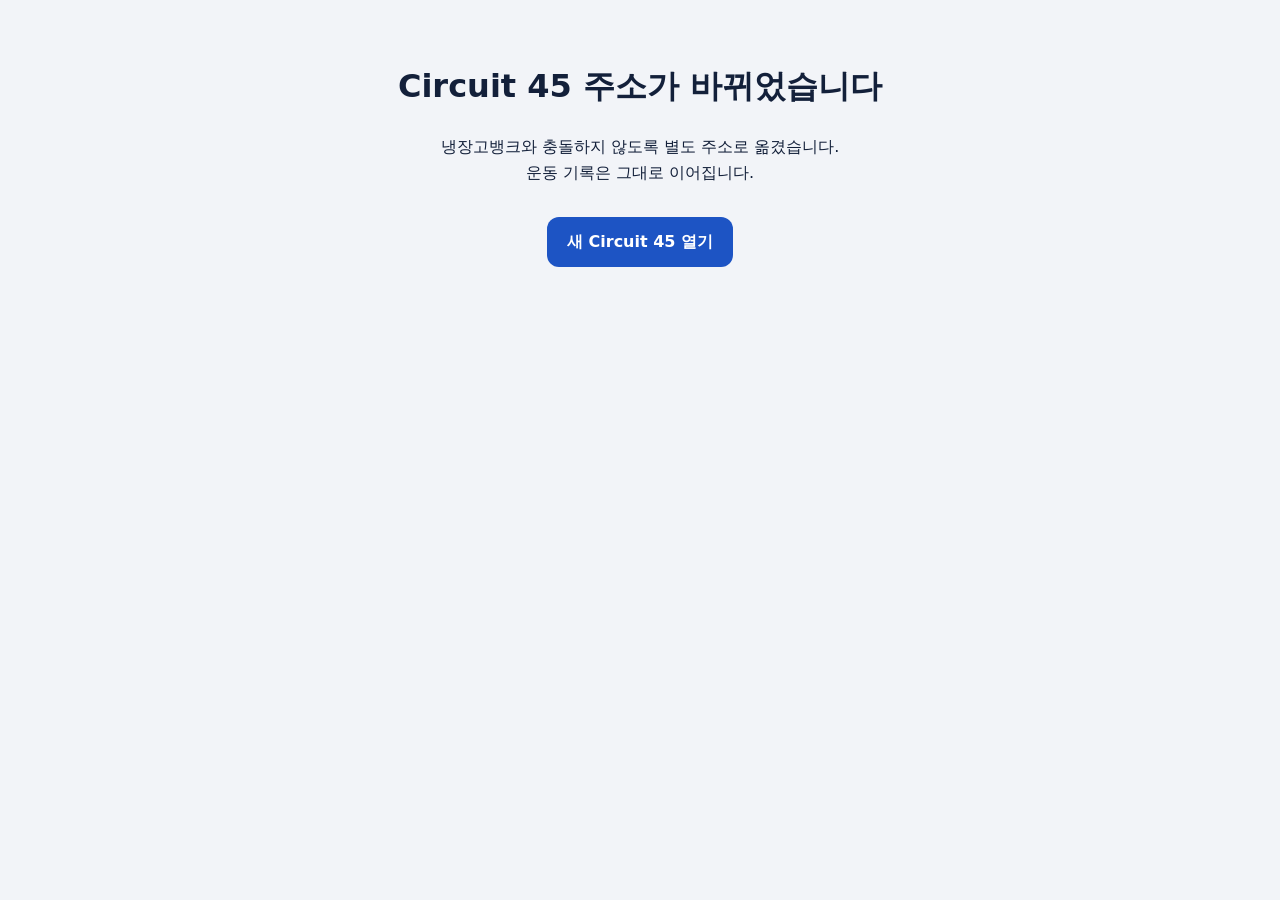
==== commit 82ca41b6: "Circuit 45 moved to its own repo; leave a redirect and self-removing service worker Co-Authored-By: " ====
--- a/circuit45/index.html
+++ b/circuit45/index.html
@@ -1,685 +1,14 @@
 <!doctype html>
-<html lang="ko">
-<head>
-<meta charset="utf-8">
-<meta name="viewport" content="width=device-width, initial-scale=1, viewport-fit=cover">
-<title>Circuit 45</title>
-<meta name="theme-color" content="#1D54C4">
-<meta name="mobile-web-app-capable" content="yes">
-<meta name="apple-mobile-web-app-capable" content="yes">
-<meta name="apple-mobile-web-app-title" content="Circuit45">
-<link rel="manifest" href="manifest.webmanifest">
-<link rel="icon" href="icon.svg" type="image/svg+xml">
-<link rel="apple-touch-icon" href="apple-touch-icon.png">
-<link rel="stylesheet" href="https://fonts.googleapis.com/css2?family=Barlow+Condensed:wght@500;600;700&family=IBM+Plex+Sans+KR:wght@400;500;600;700&display=swap">
-<style>
-/* Layout: single column mobile app — top bar + tabs, cards by role; full-screen player overlay tinted by HR zone */
-:root{
-  --bg:#F2F4F8; --surface:#FFFFFF; --ink:#13203A; --muted:#5B6884; --line:#D8DEEA;
-  --accent:#1D54C4; --accent-soft:#E3EBFB; --fig:#13203A; --fig-far:#A3AEC4; --equip:#6E7C99;
-  --z-warm:#3B86D6; --z-str:#24936A; --z-hiit:#D9572B; --z-core:#7E5BC9; --z-cool:#3E9A9C; --z-rest:#5F6B83;
-  --display:"Barlow Condensed","Arial Narrow",system-ui,sans-serif;
-  --body:"IBM Plex Sans KR","Apple SD Gothic Neo","Malgun Gothic",system-ui,sans-serif;
-}
-@media (prefers-color-scheme: dark){:root:not([data-theme="light"]){
-  --bg:#0D1320; --surface:#161F31; --ink:#E7ECF6; --muted:#97A3BC; --line:#28334C;
-  --accent:#6A97F0; --accent-soft:#1D2A47; --fig:#E7ECF6; --fig-far:#56627D; --equip:#8E9AB4; color-scheme:dark}}
-:root[data-theme="dark"]{
-  --bg:#0D1320; --surface:#161F31; --ink:#E7ECF6; --muted:#97A3BC; --line:#28334C;
-  --accent:#6A97F0; --accent-soft:#1D2A47; --fig:#E7ECF6; --fig-far:#56627D; --equip:#8E9AB4; color-scheme:dark}
-*{box-sizing:border-box}
-html{-webkit-text-size-adjust:100%}
-:root{padding-top:env(safe-area-inset-top,0px);padding-bottom:env(safe-area-inset-bottom,0px)}
-body{margin:0;-webkit-tap-highlight-color:transparent}
-[hidden]{display:none!important}
-img{max-width:100%}
-body{background:var(--bg);color:var(--ink);font-family:var(--body);font-size:15px;line-height:1.55}
-.wrap{max-width:720px;margin:0 auto;padding-left:max(16px,env(safe-area-inset-left,0px));padding-right:max(16px,env(safe-area-inset-right,0px));padding-block:12px 48px}
-h1,h2,h3{font-family:var(--display);letter-spacing:.01em;margin:0;text-wrap:balance}
-h1{font-size:34px;font-weight:700;line-height:1}
-h2{font-size:24px;font-weight:700}
-h3{font-size:19px;font-weight:600}
-.eyebrow{font-size:12px;letter-spacing:.08em;text-transform:uppercase;color:var(--muted);font-weight:600}
-.muted{color:var(--muted)}
-.num{font-family:var(--display);font-variant-numeric:tabular-nums}
-header.top{display:flex;align-items:flex-end;justify-content:space-between;gap:12px;padding-block:8px 12px}
-nav.tabs{display:flex;gap:4px;background:var(--surface);border:1px solid var(--line);border-radius:12px;padding:4px;position:sticky;top:env(safe-area-inset-top,0px);z-index:5}
-body::before{content:"";position:fixed;inset:0 0 auto;height:env(safe-area-inset-top,0px);z-index:10;background:var(--bg)}
-nav.tabs button{flex:1;border:0;background:none;color:var(--muted);font:600 14px var(--body);padding:9px 4px;border-radius:9px;cursor:pointer}
-nav.tabs button[aria-selected="true"]{background:var(--accent);color:#fff}
-section.view{display:flex;flex-direction:column;gap:14px;margin-top:14px}
-.card{background:var(--surface);border:1px solid var(--line);border-radius:14px;padding:16px;display:flex;flex-direction:column;gap:10px;min-width:0}
-.row{display:flex;gap:10px;flex-wrap:wrap;align-items:center}
-label.f{display:flex;flex-direction:column;gap:4px;font-size:13px;color:var(--muted);flex:1;min-width:120px}
-input,select,textarea{font:500 16px var(--body);color:var(--ink);background:var(--bg);border:1px solid var(--line);border-radius:10px;padding:9px 10px;width:100%}
-input:focus-visible,select:focus-visible,textarea:focus-visible,button:focus-visible{outline:2px solid var(--accent);outline-offset:2px}
-.btn{border:0;border-radius:11px;padding:11px 16px;font:600 15px var(--body);cursor:pointer;background:var(--accent);color:#fff}
-.btn.ghost{background:var(--accent-soft);color:var(--accent)}
-.btn.sm{padding:7px 12px;font-size:13px}
-.zones{display:grid;grid-template-columns:repeat(auto-fit,minmax(150px,1fr));gap:8px}
-.zone{border-radius:10px;padding:9px 11px;color:#fff;display:flex;flex-direction:column;gap:1px}
-.zone b{font-family:var(--display);font-size:22px;font-variant-numeric:tabular-nums;line-height:1.1}
-.zone span{font-size:12px;opacity:.92}
-.days{display:grid;grid-template-columns:1fr;gap:12px}
-.day{background:var(--surface);border:1px solid var(--line);border-radius:14px;overflow:hidden}
-.dayhead{display:grid;grid-template-columns:56px 1fr auto;gap:12px;align-items:center;padding:14px 16px}
-.badge{width:56px;height:56px;border-radius:12px;background:var(--accent-soft);color:var(--accent);display:grid;place-items:center;font:700 32px var(--display)}
-.daymeta{min-width:0}
-.daymeta .sub{font-size:13px;color:var(--muted)}
-.bar{display:flex;height:6px;border-radius:3px;overflow:hidden;margin:0 16px 12px}
-.bar i{display:block;height:100%}
-details.blocks{border-top:1px solid var(--line)}
-details.blocks summary{padding:10px 16px;cursor:pointer;font-size:13px;color:var(--muted);font-weight:600}
-.blk{padding:4px 16px 12px}
-.blk h4{margin:8px 0 6px;font-size:14px;display:flex;justify-content:space-between;gap:8px}
-.blk h4 .num{color:var(--muted);font-weight:500;font-size:14px}
-.chips{display:flex;flex-wrap:wrap;gap:6px}
-.chip{border:1px solid var(--line);background:var(--bg);color:var(--ink);border-radius:999px;padding:4px 10px;font-size:13px;cursor:pointer}
-.sched{display:grid;grid-template-columns:repeat(7,1fr);gap:4px;text-align:center}
-.sched div{border-radius:8px;padding:6px 0;font-size:12px;background:var(--bg);border:1px solid var(--line)}
-.sched div b{display:block;font:700 18px var(--display)}
-.sched .on{background:var(--accent);color:#fff;border-color:var(--accent)}
-.sched .ten{background:var(--accent-soft);color:var(--accent)}
-.lib{display:grid;grid-template-columns:repeat(auto-fill,minmax(150px,1fr));gap:10px}
-.ex{background:var(--surface);border:1px solid var(--line);border-radius:12px;padding:8px;cursor:pointer;text-align:left;color:var(--ink);font:inherit;display:flex;flex-direction:column;gap:2px}
-.ex svg{width:100%;height:auto;background:var(--bg);border-radius:8px}
-.ex b{font-size:14px}
-.ex small{color:var(--muted);font-size:12px}
-.filters{display:flex;gap:6px;flex-wrap:wrap}
-.filters button{border:1px solid var(--line);background:var(--surface);color:var(--muted);border-radius:999px;padding:5px 12px;font:600 13px var(--body);cursor:pointer}
-.filters button[aria-pressed="true"]{background:var(--ink);color:var(--bg);border-color:var(--ink)}
-ul.tight{margin:0;padding-left:18px;display:flex;flex-direction:column;gap:4px}
-.cite{font-size:12px;color:var(--accent);vertical-align:super;font-weight:600}
-.refs li{font-size:13px;color:var(--muted)}
-table.log{width:100%;border-collapse:collapse;font-size:13px}
-table.log th,table.log td{text-align:left;padding:7px 6px;border-bottom:1px solid var(--line);font-variant-numeric:tabular-nums}
-.tblwrap{overflow-x:auto}
-.note{border-left:3px solid var(--z-hiit);padding:8px 12px;background:var(--bg);border-radius:0 8px 8px 0;font-size:14px}
-/* sheet */
-.sheet{position:fixed;inset:0;background:rgba(8,12,22,.55);z-index:30;display:flex;align-items:flex-end;justify-content:center}
-.sheet>div{background:var(--surface);width:100%;max-width:560px;max-height:88%;overflow:auto;border-radius:18px 18px 0 0;padding:18px max(18px,env(safe-area-inset-right,0px)) calc(18px + env(safe-area-inset-bottom,0px)) max(18px,env(safe-area-inset-left,0px));display:flex;flex-direction:column;gap:10px}
-.sheet svg{width:100%;max-width:340px;align-self:center;background:var(--bg);border-radius:12px}
-/* player */
-.player{position:fixed;inset:0;z-index:40;display:flex;flex-direction:column;color:#fff;background:var(--zc,#333);transition:background .4s;padding:calc(10px + env(safe-area-inset-top,0px)) max(16px,env(safe-area-inset-right,0px)) calc(12px + env(safe-area-inset-bottom,0px)) max(16px,env(safe-area-inset-left,0px));gap:8px;overflow:auto}
-.player.rest{background:#1B2335}
-.p-top{display:flex;justify-content:space-between;align-items:center;gap:8px;font-size:13px}
-.p-top button{background:rgba(255,255,255,.16);color:#fff;border:0;border-radius:9px;padding:7px 12px;font:600 13px var(--body);cursor:pointer}
-.p-prog{height:5px;background:rgba(255,255,255,.2);border-radius:3px;overflow:hidden}
-.p-prog i{display:block;height:100%;background:#fff}
-.p-main{flex:1;display:flex;flex-direction:column;align-items:center;justify-content:center;gap:4px;text-align:center;min-height:0}
-.p-label{font-size:13px;letter-spacing:.08em;text-transform:uppercase;opacity:.85;font-weight:600}
-.p-name{font:700 34px/1.05 var(--display)}
-.p-kr{font-size:16px;opacity:.9}
-.p-time{font:700 112px/1 var(--display);font-variant-numeric:tabular-nums;letter-spacing:-.01em}
-.p-fig{width:min(260px,62vw);aspect-ratio:120/110;max-width:100%}
-.p-fig svg{width:100%;height:100%;--fig:#fff;--fig-far:rgba(255,255,255,.45);--equip:rgba(255,255,255,.75);--line:rgba(255,255,255,.3)}
-.p-hr{display:flex;gap:8px;flex-wrap:wrap;justify-content:center}
-.p-hr div{background:rgba(0,0,0,.2);border-radius:10px;padding:6px 12px;font-size:13px}
-.p-hr b{font:700 22px var(--display);font-variant-numeric:tabular-nums;display:block}
-.p-cue{font-size:14px;opacity:.92;max-width:460px}
-.p-next{font-size:14px;opacity:.85}
-.p-ctl{display:grid;grid-template-columns:1fr 1.4fr 1fr 1fr;gap:8px}
-.p-ctl button{background:rgba(255,255,255,.18);color:#fff;border:0;border-radius:12px;padding:14px 4px;font:700 15px var(--body);cursor:pointer}
-.p-ctl button.main{background:#fff;color:#13203A}
-@media (max-height:700px){.p-time{font-size:84px}.p-fig{width:min(190px,50vw)}}
-@media (prefers-reduced-motion: reduce){*{transition:none!important}}
-</style>
-</head>
-<body>
-
-
-<div class="wrap">
-  <header class="top">
-    <div>
-      <div class="eyebrow">45-min functional circuit · ACSM 2026</div>
-      <h1>Circuit 45</h1>
-    </div>
-    <div style="display:flex;flex-direction:column;align-items:flex-end;gap:6px">
-      <button class="btn sm" id="installBtn" hidden>앱 설치</button>
-      <div class="muted num" id="hdrWeek" style="font-size:20px;font-weight:600"></div>
-    </div>
-  </header>
-  <nav class="tabs" role="tablist">
-    <button role="tab" data-v="home" aria-selected="true">프로그램</button>
-    <button role="tab" data-v="lib" aria-selected="false">동작</button>
-    <button role="tab" data-v="log" aria-selected="false">기록</button>
-    <button role="tab" data-v="ev" aria-selected="false">근거</button>
-  </nav>
-
-  <section class="view" id="v-home">
-    <div class="card">
-      <div class="row" style="justify-content:space-between"><h3>내 심박 설정</h3><span class="muted" style="font-size:12px" id="exampleTag">예시값 — 본인 값으로 바꾸세요</span></div>
-      <div class="row">
-        <label class="f" for="age">나이 (세)<input id="age" type="number" inputmode="numeric" min="15" max="80"></label>
-        <label class="f" for="rhr">안정시 심박 (bpm)<input id="rhr" type="number" inputmode="numeric" min="35" max="100"></label>
-        <label class="f" for="wk">주차 (4주 반복)<select id="wk"><option value="0">자동</option><option value="1">1주 · 적응</option><option value="2">2주 · 기본</option><option value="3">3주 · 기본+</option><option value="4">4주 · deload</option></select></label>
-      </div>
-      <div class="row" style="font-size:13px">
-        <label style="display:flex;gap:6px;align-items:center"><input id="voice" type="checkbox" style="width:auto"> 음성 안내</label>
-        <span class="muted">HRmax(Tanaka) <b class="num" id="hrmax" style="font-size:17px"></b> · Karvonen HRR 기준</span>
-      </div>
-      <div class="zones" id="zones"></div>
-      <div class="muted" style="font-size:12.5px">안정시 심박은 Samsung Health의 아침 측정값을 넣으면 정확합니다. Fit3 손목 optical HR은 interval 중 10–20초 늦게 따라오니, 30초 sprint에서는 RPE를 함께 보세요.</div>
-    </div>
-
-    <div class="card">
-      <h3>주간 배치</h3>
-      <div class="sched" id="sched"></div>
-      <div class="row" id="schedSel" style="font-size:13px">
-        <button class="btn sm ghost" data-n="3">주 3회</button><button class="btn sm ghost" data-n="4">주 4회</button>
-        <span class="muted">테니스 치는 날은 연한 칸 — 그 전날 A(하체) 금지</span>
-      </div>
-    </div>
-
-    <div class="days" id="days"></div>
-
-    <div class="card">
-      <h3>나에게 맞춘 포인트</h3>
-      <ul class="tight" style="font-size:14px">
-        <li>좌측 gluteus medius·piriformis 긴장 이력 → Side-lying hip abduction, Single-leg RDL을 매주 4–6세트 배치, cooldown에 Figure-4 stretch 고정</li>
-        <li>Quadriceps·gastrocnemius cramp 이력 → Eccentric calf raise 포함, HIIT 블록 사이 60초 수분 섭취, 공복·테니스 직후 HIIT 금지</li>
-        <li>테니스 2–3시간 친 다음 날은 C(Cardio)·D 대신 휴식 또는 Day B(상체)</li>
-        <li>근력 블록은 실패지점까지 가지 않음: 45초에 10–12회, 2–3회 여유(RIR 2–3)가 남는 무게</li>
-      </ul>
-    </div>
-  </section>
-
-  <section class="view" id="v-lib" hidden>
-    <div class="filters" id="filters"></div>
-    <div class="lib" id="lib"></div>
-  </section>
-
-  <section class="view" id="v-log" hidden>
-    <div class="card">
-      <h3>세션 기록</h3>
-      <div class="muted" style="font-size:13px">운동 종료 후 Fit3/Samsung Health의 평균·최대 심박과 세션 RPE를 입력하면 다음 세션 강도를 조정해 드립니다. 기록은 이 기기 브라우저에만 저장됩니다.</div>
-      <div class="tblwrap"><table class="log" id="logTbl"></table></div>
-    </div>
-    <div class="card" id="advice"></div>
-    <div class="card">
-      <h3>백업 · 복원</h3>
-      <div class="muted" style="font-size:13px">기록·설정·무게는 이 폰에만 저장됩니다. 폰을 바꾸거나 앱을 지우기 전에 백업 파일을 받아두세요.</div>
-      <div class="row"><button class="btn ghost" id="bkOut">백업 파일 저장</button><label class="btn ghost" for="bkIn" style="cursor:pointer">백업 불러오기<input id="bkIn" type="file" accept="application/json,.json" hidden></label></div>
-      <div class="muted" id="bkMsg" style="font-size:13px"></div>
-    </div>
-  </section>
-
-  <section class="view" id="v-ev" hidden>
-    <div class="card">
-      <h3>ACSM 2026 Position Stand에서 가져온 원칙</h3>
-      <ul class="tight" style="font-size:14px">
-        <li>어떤 형태든 resistance training을 하는 것 자체가 strength, hypertrophy, power, physical function을 개선 — 가장 큰 이득은 "안 하던 사람이 시작하는 것"<span class="cite">[1]</span></li>
-        <li>모든 major muscle group을 주 2회 이상 자극하는 것이 정교한 계획보다 중요 → A–D 중 3회만 해도 전신 2회 충족<span class="cite">[1]</span></li>
-        <li>Hypertrophy: muscle group당 주 ~10 sets / Strength: ~80% 1RM, 2–3 sets<span class="cite">[1]</span></li>
-        <li>Momentary failure까지 훈련, machine vs free weight, 복잡한 periodization은 일반 성인 결과를 일관되게 바꾸지 않음 → RIR 2–3, 단순 4주 반복<span class="cite">[1]</span></li>
-        <li>Adherence 최우선: 즐겁고 지속 가능한 프로그램이 최적<span class="cite">[1]</span></li>
-      </ul>
-    </div>
-    <div class="card">
-      <h3>심박 강도 처방</h3>
-      <ul class="tight" style="font-size:14px">
-        <li>Aerobic: moderate 주 150분 또는 vigorous 주 75분, 강도는 Heart Rate Reserve(HRR)로 처방 — moderate 40–59%, vigorous 60–89% HRR<span class="cite">[2]</span></li>
-        <li>HRmax = 208 − 0.7 × age<span class="cite">[3]</span>, 목표 HR = HRrest + %HRR × (HRmax − HRrest)<span class="cite">[4]</span></li>
-        <li>이 앱의 구간: Strength 50–70%, HIIT 75–90%(1주차 85% 상한), Core 40–60%, Warm-up 30–50% HRR</li>
-        <li>주 4회 기준 vigorous 시간 ≈ 주 60–75분 + 테니스 → aerobic 권고 충족</li>
-      </ul>
-    </div>
-    <div class="card">
-      <h3>4주 진행 규칙</h3>
-      <ul class="tight" style="font-size:14px">
-        <li>1주 적응: work −5초, rest +5초, HIIT 상한 85% HRR</li>
-        <li>2–3주 기본: 45/15(근력), 30/15(conditioning). RPE ≤6이면 다음 세션 무게 5–10%↑</li>
-        <li>4주 deload: 근력·HIIT 블록 1라운드 감소(약 35분). 이후 1주차로 돌아가며 무게만 올림</li>
-      </ul>
-    </div>
-    <div class="card">
-      <h3>참고문헌</h3>
-      <ol class="refs tight">
-        <li>ACSM Position Stand. Resistance Training Prescription for Muscle Function, Hypertrophy, and Physical Performance in Healthy Adults: An Overview of Reviews. <i>Med Sci Sports Exerc</i>. 2026 Apr.</li>
-        <li>American College of Sports Medicine. <i>ACSM's Guidelines for Exercise Testing and Prescription</i>. 12th ed. Wolters Kluwer; 2025.</li>
-        <li>Tanaka H, Monahan KD, Seals DR. Age-predicted maximal heart rate revisited. <i>J Am Coll Cardiol</i>. 2001;37(1):153–156.</li>
-        <li>Karvonen MJ, Kentala E, Mustala O. The effects of training on heart rate; a longitudinal study. <i>Ann Med Exp Biol Fenn</i>. 1957;35(3):307–315.</li>
-      </ol>
-    </div>
-  </section>
-</div>
-
-<div class="sheet" id="sheet" hidden><div id="sheetBody"></div></div>
-
-<div class="player" id="player" hidden>
-  <div class="p-top"><span id="pBlock"></span><span class="num" id="pTotal" style="font-size:18px"></span><button id="pQuit">종료</button></div>
-  <div class="p-prog"><i id="pProg"></i></div>
-  <div class="p-main">
-    <div class="p-label" id="pLabel"></div>
-    <div class="p-name" id="pName"></div>
-    <div class="p-kr" id="pKr"></div>
-    <div class="p-fig" id="pFig"></div>
-    <div class="p-time" id="pTime">0:45</div>
-    <div class="p-hr" id="pHr"></div>
-    <div class="p-cue" id="pCue"></div>
-    <div class="p-next" id="pNext"></div>
-  </div>
-  <div class="p-ctl">
-    <button id="pPrev">◀ 이전</button><button class="main" id="pPlay">시작</button><button id="pAdd">+15초</button><button id="pSkip">다음 ▶</button>
-  </div>
-</div>
-
+<html lang="ko"><head><meta charset="utf-8"><meta name="viewport" content="width=device-width,initial-scale=1">
+<title>Circuit 45 — 이사했습니다</title>
+<style>body{font:16px/1.6 system-ui,sans-serif;margin:0;padding:40px 20px;background:#F2F4F8;color:#13203A;text-align:center}a{display:inline-block;margin-top:16px;background:#1D54C4;color:#fff;padding:12px 20px;border-radius:12px;text-decoration:none;font-weight:600}</style>
+</head><body>
+<h1>Circuit 45 주소가 바뀌었습니다</h1>
+<p>냉장고뱅크와 충돌하지 않도록 별도 주소로 옮겼습니다.<br>운동 기록은 그대로 이어집니다.</p>
+<a href="https://kssu11.github.io/Circuit45/">새 Circuit 45 열기</a>
 <script>
-(function(){
-"use strict";
-/* ---------- storage ---------- */
-const S={get(k,d){try{const v=localStorage.getItem('c45_'+k);return v==null?d:JSON.parse(v);}catch(e){return d;}},
- set(k,v){try{localStorage.setItem('c45_'+k,JSON.stringify(v));}catch(e){}}};
-
-/* ---------- stick figure engine ---------- */
-const R=Math.PI/180, G=100;
-const dir=(a,l)=>[Math.cos(a*R)*l,Math.sin(a*R)*l];
-const add=(a,b)=>[a[0]+b[0],a[1]+b[1]];
-function P(t,tn,sn,tf,sf,an,fn,af,ff,o){return Object.assign({t,tn,sn,tf,sf,an,fn,af,ff,lift:0},o||{});}
-const ST=P(-90,88,90,92,90,95,92,85,88);
-const STH=P(-90,88,90,92,90,92,92,88,88); // arms hang
-function lerp(a,b,k){const r={};for(const key in a){const x=a[key],y=b[key];r[key]=(typeof x==='number'&&typeof y==='number')?x+(y-x)*k:(k<.5?x:(y===undefined?x:y));}for(const key in b)if(!(key in r))r[key]=b[key];return r;}
-function solve(p,ex){
-  const hip=[0,0], sh=add(hip,dir(p.t,34)), hd=add(sh,dir(p.hd!=null?p.hd:p.t,9));
-  const kn=add(hip,dir(p.tn,26)), akn=add(kn,dir(p.sn,26)), toeN=add(akn,dir(p.toe?40:p.sn-90,7));
-  const kf=add(hip,dir(p.tf,26)), akf=add(kf,dir(p.sf,26)), toeF=add(akf,dir(p.toe?40:p.sf-90,7));
-  const en=add(sh,dir(p.an,18)), hn=add(en,dir(p.fn,17));
-  const ef=add(sh,dir(p.af,18)), hf=add(ef,dir(p.ff,17));
-  const pts={hip,sh,hd,kn,akn,toeN,kf,akf,toeF,en,hn,ef,hf};
-  let oy;
-  if(ex.hy!=null) oy=ex.hy;
-  else{let m=-1e9;for(const k in pts){if(k==='hd')continue;m=Math.max(m,pts[k][1]);}m=Math.max(m,hd[1]+7);oy=G-m-(p.lift||0);}
-  const anc=ex.anchor||'foot', cx=ex.cx!=null?ex.cx:60;
-  const ox= anc==='foot'?cx-akn[0]: anc==='hand'?cx-hn[0]: cx;
-  for(const k in pts) pts[k]=[pts[k][0]+ox,pts[k][1]+oy];
-  return pts;
-}
-const ln=(a,b,c,w)=>`<line x1="${a[0].toFixed(1)}" y1="${a[1].toFixed(1)}" x2="${b[0].toFixed(1)}" y2="${b[1].toFixed(1)}" stroke="var(${c})" stroke-width="${w||5}" stroke-linecap="round"/>`;
-const db=(p)=>`<rect x="${(p[0]-5).toFixed(1)}" y="${(p[1]-2.5).toFixed(1)}" width="10" height="5" rx="1.5" fill="var(--equip)"/>`;
-function draw(ex,p){
-  const q=solve(p,ex), eq=ex.eq||[]; let s='';
-  s+=`<line x1="4" y1="${G}" x2="116" y2="${G}" stroke="var(--line)" stroke-width="2"/>`;
-  if(eq.includes('tread')) s+=`<rect x="8" y="${G-3}" width="104" height="6" rx="2" fill="var(--equip)"/>`+ln([108,G-2],[100,52],'--equip',3);
-  if(eq.includes('bench')){const x1=Math.min(q.sh[0],q.hip[0])-3,x2=Math.max(q.sh[0],q.hip[0])+6,top=Math.max(q.sh[1],q.hip[1])+5;
-    s+=`<rect x="${x1.toFixed(1)}" y="${top.toFixed(1)}" width="${(x2-x1).toFixed(1)}" height="4" rx="1.5" fill="var(--equip)"/>`+ln([x1+4,top],[x1+4,G],'--equip',3)+ln([x2-4,top],[x2-4,G],'--equip',3);}
-  if(eq.includes('bike')) s+=ln([q.hip[0],q.hip[1]+5],[q.hip[0]+10,G-4],'--equip',3)+`<circle cx="${q.hip[0]+24}" cy="${G-15}" r="13" fill="none" stroke="var(--equip)" stroke-width="3"/>`+ln([q.hip[0]+24,G-15],[q.hn[0],q.hn[1]+2],'--equip',3)+ln([q.hip[0]-6,q.hip[1]+4],[q.hip[0]+6,q.hip[1]+4],'--equip',4);
-  if(eq.includes('cable')){const mx=(q.hn[0]+q.hf[0])/2,my=(q.hn[1]+q.hf[1])/2;s+=ln([mx,my],[mx,4],'--equip',2)+ln([mx-12,my],[mx+12,my],'--equip',4)+`<rect x="${q.hip[0]-11}" y="${q.hip[1]+5}" width="22" height="4" rx="1.5" fill="var(--equip)"/>`+ln([q.hip[0],q.hip[1]+9],[q.hip[0],G],'--equip',3);}
-  if(eq.includes('wall')){const wx=Math.max(q.hn[0],q.hf[0])+4;s+=ln([wx,18],[wx,G],'--equip',4);}
-  s+=ln(q.hip,q.kf,'--fig-far')+ln(q.kf,q.akf,'--fig-far')+ln(q.akf,q.toeF,'--fig-far',4);
-  s+=ln(q.sh,q.ef,'--fig-far')+ln(q.ef,q.hf,'--fig-far');
-  if(eq.includes('db')) s+=db(q.hf);
-  s+=ln(q.hip,q.sh,'--fig',6);
-  s+=ln(q.hip,q.kn,'--fig')+ln(q.kn,q.akn,'--fig')+ln(q.akn,q.toeN,'--fig',4);
-  s+=ln(q.sh,q.en,'--fig')+ln(q.en,q.hn,'--fig');
-  if(eq.includes('db')) s+=db(q.hn);
-  s+=`<circle cx="${q.hd[0].toFixed(1)}" cy="${q.hd[1].toFixed(1)}" r="7" fill="var(--fig)"/>`;
-  return s;
-}
-function svgFor(ex,k){return `<svg viewBox="0 0 120 110" role="img" aria-label="${ex.n}">${draw(ex,lerp(ex.a,ex.b,k))}</svg>`;}
-const reduce=matchMedia('(prefers-reduced-motion: reduce)').matches;
-const anims=new Set();
-function animate(el,ex){const o={el,ex,svg:null};el.innerHTML=svgFor(ex,1);o.svg=el.querySelector('svg');anims.add(o);return o;}
-function loop(t){for(const o of anims){if(!o.el.isConnected||o.el.closest('[hidden]')){continue;}const k=reduce?1:(1-Math.cos(t/1300*Math.PI))/2;o.svg.innerHTML=draw(o.ex,lerp(o.ex.a,o.ex.b,k));}requestAnimationFrame(loop);}
-requestAnimationFrame(loop);
-
-/* ---------- exercise library ---------- */
-const E={
- bikeEasy:{n:'Bike — easy spin',k:'실내 자전거 (가볍게)',cat:'cardio',eq:['bike'],hy:56,anchor:'hip',cx:44,
-  a:P(-62,-5,95,45,95,-10,10,-8,12),b:P(-62,45,95,-5,95,-10,10,-8,12),
-  cue:['RPM 80–90, 저항 낮게 — 대화 가능한 강도','안장 높이: 페달 최저점에서 knee 25–30° flexion'],mus:'Quadriceps, Gluteus maximus',alt:'Treadmill 빠르게 걷기'},
- bikeSprint:{n:'Bike sprint',k:'자전거 스프린트',cat:'cardio',eq:['bike'],hy:56,anchor:'hip',cx:44,
-  a:P(-50,-5,95,45,95,-12,12,-10,14),b:P(-50,45,95,-5,95,-12,12,-10,14),
-  cue:['저항 중간 이상, 최대 RPM으로 30초','상체 고정, 다리로만 밀기'],mus:'Quadriceps, Gluteus, cardiovascular',alt:'Treadmill sprint / High knees'},
- treadRun:{n:'Treadmill run',k:'트레드밀 러닝',cat:'cardio',eq:['tread'],anchor:'hip',cx:55,
-  a:P(-80,60,95,115,125,60,-30,120,70,{lift:2}),b:P(-80,115,125,60,95,120,70,60,-30,{lift:2}),
-  cue:['Work: 10–13 km/h 또는 경사 4–6%','Rest 구간은 5–6 km/h 걷기 — 내리지 말 것','손잡이 잡지 않기'],mus:'Lower extremity, cardiovascular',alt:'Bike sprint'},
- highKnee:{n:'High knees',k:'하이니',cat:'cardio',anchor:'hip',cx:60,
-  a:P(-88,-5,92,95,90,115,75,60,-20,{lift:3}),b:P(-88,95,90,-5,92,60,-20,115,75,{lift:3}),
-  cue:['무릎을 hip 높이까지, forefoot로 착지','팔은 반대 다리와 함께 리듬'],mus:'Hip flexors, calf, cardiovascular',alt:'제자리 빠른 행진'},
- inchworm:{n:'Inchworm',k:'인치웜',cat:'warm',anchor:'foot',cx:40,
-  a:P(20,92,90,90,90,92,92,88,88),b:P(-8,172,172,170,172,90,90,92,92),
-  cue:['무릎 살짝 굽혀도 OK, 손으로 걸어나가 plank','Hamstring·T-spine 가동 + shoulder 활성화'],mus:'Hamstrings, Core, Shoulder',alt:'Downward dog ↔ plank'},
- gobletSquat:{n:'Goblet squat',k:'고블릿 스쿼트',cat:'lower',eq:['db'],anchor:'foot',cx:58,
-  a:P(-88,90,90,92,90,60,-60,65,-55),b:P(-60,15,105,20,105,90,-40,95,-35),
-  cue:['덤벨을 가슴에 세로로, 팔꿈치는 무릎 안쪽','엉덩이를 뒤로 → 허벅지 평행까지','발바닥 전체로 밀며 일어나기'],mus:'Quadriceps, Gluteus maximus, Adductors',alt:'Leg press / 맨몸 squat'},
- dbRDL:{n:'DB Romanian deadlift',k:'덤벨 루마니안 데드리프트',cat:'lower',eq:['db'],anchor:'foot',cx:48,
-  a:STH,b:P(-15,95,85,97,85,90,90,92,92),
-  cue:['Knee 15–20° 고정, hip hinge로 엉덩이 뒤로','덤벨은 허벅지에 붙여 shin 중간까지','등 neutral — lumbar flexion 금지'],mus:'Hamstrings, Gluteus maximus, Erector spinae',alt:'Cable pull-through / Back extension'},
- revLunge:{n:'Reverse lunge',k:'리버스 런지',cat:'lower',eq:['db'],anchor:'foot',cx:70,
-  a:STH,b:P(-88,5,95,120,172,90,90,92,92),
-  cue:['뒤로 크게 딛고 뒷무릎이 바닥 직전','앞발 heel로 밀어 올라오기','라운드마다 좌우 번갈아 (짝수 라운드 = 반대쪽)'],mus:'Quadriceps, Gluteus maximus/medius',alt:'Split squat (제자리)'},
- sideAbd:{n:'Side-lying hip abduction',k:'옆으로 누워 다리 들기',cat:'lower',anchor:'hip',cx:52,
-  a:P(180,2,0,0,0,175,-100,10,0),b:P(180,-32,-32,0,0,175,-100,10,0),
-  cue:['위쪽 다리를 살짝 뒤로(extension) + 발끝 아래로 → Gluteus medius 타겟','골반이 뒤로 넘어가지 않게','좌측을 우측보다 1세트 더 (좌측 이력)'],mus:'Gluteus medius, minimus',alt:'Cable hip abduction / Band lateral walk'},
- sLegRDL:{n:'Single-leg RDL',k:'싱글레그 RDL',cat:'lower',eq:['db'],anchor:'foot',cx:52,
-  a:P(-88,90,90,100,95,92,92,88,88),b:P(-8,95,85,178,178,90,90,92,92),
-  cue:['지지발 반대손에 덤벨, 골반 수평 유지','뒷다리-몸통 일직선으로 hinge','Gluteus medius 안정성 + 테니스 착지 균형'],mus:'Hamstrings, Gluteus medius/maximus',alt:'벽 잡고 맨몸 진행'},
- calfRaise:{n:'Eccentric calf raise',k:'카프 레이즈 (천천히 내리기)',cat:'lower',anchor:'foot',cx:60,
-  a:STH,b:P(-90,88,90,92,90,92,92,88,88,{lift:6,toe:1}),
-  cue:['1초 올리고 3초 천천히 내리기','계단 끝에서 하면 range 증가','Gastrocnemius cramp 예방 목적'],mus:'Gastrocnemius, Soleus',alt:'Seated calf raise'},
- gluteBridge:{n:'Glute bridge',k:'글루트 브릿지',cat:'warm',anchor:'hip',cx:68,
-  a:P(180,-45,80,-42,82,0,0,2,0,{hd:180}),b:P(160,-20,95,-18,97,0,0,2,0,{hd:180}),
-  cue:['발뒤꿈치로 밀고 정점에서 1초 squeeze','허리 과신전 말고 갈비뼈 내리기'],mus:'Gluteus maximus, Hamstrings',alt:'Hip thrust (bench)'},
- dbSwing:{n:'DB swing',k:'덤벨 스윙',cat:'power',eq:['db'],anchor:'foot',cx:50,
-  a:P(-25,98,82,100,82,110,115,108,112),b:P(-90,88,90,92,90,0,-5,2,-3),
-  cue:['Squat 아님 — hip snap으로 덤벨을 띄움','정점에서 glute 수축, 팔은 힘 빼기','허리로 들지 않기'],mus:'Posterior chain, Gluteus, Core',alt:'Kettlebell swing'},
- squatJump:{n:'Squat jump',k:'스쿼트 점프',cat:'power',anchor:'foot',cx:58,
-  a:P(-55,15,105,20,105,120,110,118,108),b:P(-90,88,90,92,90,-80,-80,-85,-85,{lift:14,toe:1}),
-  cue:['부드럽게 착지 — knee valgus 주의','무릎 부담 시 Squat to calf raise로 대체'],mus:'Quadriceps, Gluteus, Calf',alt:'Speed squat (점프 없이)'},
- mtClimber:{n:'Mountain climber',k:'마운틴 클라이머',cat:'core',anchor:'hand',cx:86,
-  a:P(-12,30,150,168,172,92,92,88,88),b:P(-12,168,172,30,150,92,92,88,88),
-  cue:['어깨는 손목 바로 위, 엉덩이 낮게','빠르게 무릎을 가슴 쪽으로'],mus:'Core, Hip flexors, Shoulder',alt:'느린 knee drive'},
- burpee:{n:'Burpee (no push-up)',k:'버피 (푸쉬업 생략)',cat:'power',anchor:'foot',cx:40,
-  a:P(-90,88,90,92,90,-85,-85,-88,-88,{lift:6}),b:P(-8,172,172,170,172,90,90,92,92),
-  cue:['손 짚고 다리 뒤로 → 다시 모으고 점프','허리 처지지 않게 plank 유지'],mus:'Full body, cardiovascular',alt:'Step-back burpee (점프 없이)'},
- thruster:{n:'DB thruster',k:'덤벨 쓰러스터',cat:'power',eq:['db'],anchor:'foot',cx:58,
-  a:P(-60,15,105,20,105,60,-100,65,-95),b:P(-90,88,90,92,90,-88,-90,-92,-90),
-  cue:['Front squat → 올라오는 힘으로 overhead press','Overhead에서 ribs down, 허리 꺾지 않기'],mus:'Quadriceps, Gluteus, Deltoid',alt:'Goblet squat + press 분리'},
- benchPress:{n:'DB bench press',k:'덤벨 벤치프레스',cat:'upper',eq:['db','bench'],anchor:'hip',cx:68,
-  a:P(180,25,90,28,92,-88,-90,-92,-90),b:P(180,25,90,28,92,75,-90,80,-88),
-  cue:['Scapula 뒤로·아래로 고정','팔꿈치 45°로 내리고 가슴 옆까지','바닥 발로 밀어 안정'],mus:'Pectoralis major, Triceps, Anterior deltoid',alt:'Chest press machine / Push-up'},
- dbRow:{n:'Bent-over DB row',k:'벤트오버 덤벨 로우',cat:'upper',eq:['db'],anchor:'foot',cx:46,
-  a:P(-20,95,85,97,85,92,92,88,88),b:P(-20,95,85,97,85,165,85,160,88),
-  cue:['Hip hinge 상태에서 팔꿈치를 hip 방향으로','견갑 먼저 모으고 당기기','허리 neutral'],mus:'Latissimus dorsi, Rhomboids, Biceps',alt:'Seated cable row / 한 손 bench row'},
- ohPress:{n:'DB shoulder press',k:'덤벨 숄더프레스',cat:'upper',eq:['db'],anchor:'foot',cx:58,
-  a:P(-90,88,90,92,90,75,-92,80,-88),b:P(-90,88,90,92,90,-88,-90,-92,-90),
-  cue:['선 자세 — glute·core 조이고','귀 옆으로 밀어올리기, 허리 젖히지 않기'],mus:'Deltoid, Triceps, Core',alt:'앉아서 진행 / Machine press'},
- latPull:{n:'Lat pulldown',k:'랫풀다운',cat:'upper',eq:['cable'],hy:58,anchor:'hip',cx:52,
-  a:P(-95,-2,90,2,92,-80,-78,-84,-82),b:P(-100,-2,90,2,92,105,-70,100,-75),
-  cue:['쇄골 쪽으로 당기고 가슴 열기','반동 금지, 2초 천천히 올리기'],mus:'Latissimus dorsi, Teres major, Biceps',alt:'Band pulldown / Assisted pull-up'},
- pushUp:{n:'Push-up',k:'푸쉬업',cat:'upper',anchor:'hand',cx:86,
-  a:P(-10,170,172,172,172,90,90,92,92),b:P(-2,170,172,172,172,140,50,138,52),
-  cue:['머리–골반–발목 일직선','힘들면 무릎 대고 / 벤치 incline'],mus:'Pectoralis major, Triceps, Core',alt:'Incline push-up'},
- plank:{n:'Forearm plank',k:'플랭크',cat:'core',anchor:'hand',cx:86,
-  a:P(-6,172,174,174,174,90,0,92,2),b:P(-8,172,174,174,174,90,0,92,2),
-  cue:['Posterior pelvic tilt + glute 조이기','숨 참지 말고 짧게 호흡'],mus:'Rectus abdominis, Transversus abdominis',alt:'무릎 plank'},
- deadBug:{n:'Dead bug',k:'데드버그',cat:'core',anchor:'hip',cx:66,
-  a:P(180,-90,0,-88,2,-90,-90,-92,-92,{hd:180}),b:P(180,-90,0,-15,-10,-165,-170,-92,-92,{hd:180}),
-  cue:['허리를 바닥에 붙인 채 반대 팔·다리 뻗기','허리가 뜨면 range 줄이기'],mus:'Transversus abdominis, Core stability',alt:'Heel tap'},
- birdDog:{n:'Bird dog',k:'버드독',cat:'core',anchor:'hip',cx:44,
-  a:P(-15,90,180,92,178,92,90,88,90),b:P(-15,90,180,178,178,-10,-8,88,90),
-  cue:['반대 팔·다리 뻗고 2초 hold','골반 회전 없이 — 컵을 등 위에 올린 느낌'],mus:'Erector spinae, Gluteus maximus, Core',alt:'팔만 / 다리만'},
- farmer:{n:'Farmer carry',k:'파머스 캐리',cat:'core',eq:['db'],anchor:'hip',cx:60,
-  a:P(-90,75,95,105,95,92,90,88,90),b:P(-90,105,95,75,95,88,90,92,90),
-  cue:['무거운 덤벨, 키 크게 서서 짧은 보폭','양손 → 다음 라운드 한 손(suitcase)으로 lateral core'],mus:'Grip, Trapezius, Core',alt:'제자리 hold'},
- woodchop:{n:'DB woodchop',k:'덤벨 우드찹',cat:'power',eq:['db'],anchor:'foot',cx:56,
-  a:P(-95,90,90,92,90,-130,-135,-128,-132),b:P(-75,30,110,35,108,55,60,57,62),
-  cue:['어깨 위 → 반대쪽 무릎 아래로 대각선','Hip·발 pivot으로 회전 — 허리만 비틀지 않기','테니스 forehand/backhand 회전 패턴'],mus:'Obliques, Gluteus, Shoulder',alt:'Cable woodchop / Band'},
- hipFlexStr:{n:'Half-kneeling hip flexor stretch',k:'고관절 굴곡근 스트레칭',cat:'cool',anchor:'foot',cx:74,
-  a:P(-88,0,92,110,178,70,20,72,22),b:P(-95,0,92,120,178,70,20,72,22),
-  cue:['뒷쪽 glute 조이고 골반 뒤로 말기 (posterior tilt)','좌우 30초씩'],mus:'Iliopsoas, Rectus femoris',alt:'선 자세 lunge stretch'},
- fig4:{n:'Figure-4 stretch',k:'피겨4 (이상근) 스트레칭',cat:'cool',anchor:'hip',cx:62,
-  a:P(180,-70,10,-40,80,-30,10,-30,10,{hd:180}),b:P(180,-70,10,-75,15,-30,10,-30,10,{hd:180}),
-  cue:['발목을 반대 무릎 위에 걸고 아래 다리를 당김','Piriformis·gluteus medius — 좌측 45초, 우측 30초'],mus:'Piriformis, Gluteus medius',alt:'앉아서 figure-4'},
- hamStr:{n:'Standing hamstring stretch',k:'햄스트링 스트레칭',cat:'cool',anchor:'hip',cx:48,
-  a:P(-30,75,75,95,90,60,60,62,62),b:P(-15,75,75,95,90,60,60,62,62),
-  cue:['앞다리 뒤꿈치만 바닥, 발끝 위로','허리 말지 말고 hip에서 접기'],mus:'Hamstrings',alt:'누워서 strap stretch'},
- calfStr:{n:'Wall calf stretch',k:'종아리 스트레칭',cat:'cool',eq:['wall'],anchor:'hip',cx:48,
-  a:P(-55,25,100,120,120,-20,-15,-18,-12),b:P(-48,25,100,125,125,-20,-15,-18,-12),
-  cue:['뒷다리 무릎 펴고 heel 바닥 → gastrocnemius','무릎 살짝 굽히면 → soleus'],mus:'Gastrocnemius, Soleus',alt:'계단 heel drop'},
- quadStr:{n:'Standing quad stretch',k:'대퇴사두 스트레칭',cat:'cool',anchor:'foot',cx:58,
-  a:P(-90,90,90,95,-100,0,0,100,98),b:P(-92,90,90,98,-100,0,0,102,98),
-  cue:['무릎 모으고 골반 뒤로 말기','좌우 30초씩'],mus:'Rectus femoris, Vastus',alt:'누워서 side-lying quad stretch'},
-};
-for(const id in E) E[id].id=id;
-
-/* ---------- program ---------- */
-const WARM={name:'Warm-up',kind:'warm',rounds:1,rest:0,items:[['bikeEasy',120],['inchworm',60],['gluteBridge',60],['revLunge',60]]};
-const COOL={name:'Cool-down',kind:'cool',rounds:1,rest:0,items:[['hipFlexStr',60],['fig4',60],['hamStr',60],['calfStr',60],['quadStr',60]]};
-const DAYS=[
- {id:'A',name:'Lower Power',kr:'하체 근력 · 둔근',blocks:[WARM,
-   {name:'Strength',kind:'str',rounds:3,work:45,rest:15,rr:60,items:['gobletSquat','dbRDL','revLunge','sideAbd']},
-   {name:'Conditioning',kind:'hiit',rounds:3,work:30,rest:15,rr:30,items:['dbSwing','squatJump','mtClimber','highKnee']},
-   {name:'Core & Calf',kind:'core',rounds:2,work:40,rest:20,rr:20,items:['deadBug','birdDog','calfRaise']},COOL]},
- {id:'B',name:'Upper Builder',kr:'상체 Push/Pull · 심폐',blocks:[WARM,
-   {name:'Strength',kind:'str',rounds:3,work:45,rest:15,rr:60,items:['benchPress','dbRow','ohPress','latPull']},
-   {name:'Conditioning',kind:'hiit',rounds:3,work:30,rest:15,rr:30,items:['pushUp','thruster','burpee','bikeSprint']},
-   {name:'Core & Carry',kind:'core',rounds:2,work:40,rest:20,rr:20,items:['plank','deadBug','farmer']},COOL]},
- {id:'C',name:'Cardio Burn',kr:'F45식 9-station HIIT',blocks:[WARM,
-   {name:'9 Stations ×2',kind:'hiit',rounds:2,work:40,rest:20,rr:60,items:['treadRun','dbSwing','mtClimber','bikeSprint','thruster','highKnee','burpee','revLunge','plank']},
-   {name:'Tread intervals',kind:'hiit',rounds:6,work:30,rest:30,rr:30,restLabel:'회복 조깅/걷기 5–6 km/h',items:['treadRun']},
-   {name:'Core',kind:'core',rounds:2,work:40,rest:20,rr:20,items:['birdDog','deadBug','plank']},COOL]},
- {id:'D',name:'Court Athlete',kr:'테니스 · 한발 안정성 · 회전',blocks:[WARM,
-   {name:'Stability',kind:'str',rounds:3,work:45,rest:15,rr:60,items:['sLegRDL','sideAbd','revLunge','dbRow']},
-   {name:'Rotation & Power',kind:'hiit',rounds:3,work:30,rest:15,rr:30,items:['woodchop','squatJump','mtClimber','treadRun']},
-   {name:'Core & Calf',kind:'core',rounds:2,work:40,rest:20,rr:20,items:['farmer','calfRaise','birdDog']},COOL]},
-];
-const KIND={warm:{c:'--z-warm',lab:'Warm-up',hrr:[.30,.50],rpe:'RPE 3–4'},str:{c:'--z-str',lab:'Strength',hrr:[.50,.70],rpe:'RPE 7 · RIR 2–3'},
- hiit:{c:'--z-hiit',lab:'HIIT',hrr:[.75,.90],rpe:'RPE 8–9'},core:{c:'--z-core',lab:'Core',hrr:[.40,.60],rpe:'RPE 6'},
- cool:{c:'--z-cool',lab:'Cool-down',hrr:[0,.40],rpe:'RPE 1–2'},rest:{c:'--z-rest',lab:'Rest',hrr:[0,.60],rpe:''}};
-
-/* ---------- settings ---------- */
-const st=Object.assign({age:32,rhr:60,wk:0,voice:true,n:4,start:null,custom:false},S.get('st',{}));
-if(!st.start){st.start=new Date().toISOString().slice(0,10);S.set('st',st);}
-const $=(id)=>document.getElementById(id);
-function week(){if(+st.wk)return +st.wk;const d=Math.floor((Date.now()-new Date(st.start+'T00:00:00').getTime())/864e5);return (Math.floor(Math.max(0,d)/7)%4)+1;}
-const hrmax=()=>Math.round(208-0.7*st.age);
-function bpm(kind){const k=KIND[kind];let [lo,hi]=k.hrr;if(kind==='hiit'&&week()===1)hi=.85;const mx=hrmax(),r=st.rhr;return [Math.round(r+lo*(mx-r)),Math.round(r+hi*(mx-r))];}
-function fitZone(b){const p=b/hrmax();return Math.max(1,Math.min(5,Math.floor((p-.5)/.1)+1));}
-
-/* ---------- build segments ---------- */
-function build(day){
-  const w=week(),segs=[];
-  day.blocks.forEach((b,bi)=>{
-    let rounds=b.rounds,work=b.work,rest=b.rest,rr=b.rr!=null?b.rr:b.rest;
-    if((b.kind==='str'||b.kind==='hiit')&&w===1){work-=5;rest+=5;}
-    if((b.kind==='str'||b.kind==='hiit')&&w===4&&rounds>1)rounds-=1;
-    for(let r=0;r<rounds;r++){
-      b.items.forEach((it,ii)=>{
-        const [id,dur]=Array.isArray(it)?it:[it];
-        segs.push({type:'work',ex:id,dur:dur||work,kind:b.kind,block:b.name,bi,r,rounds,ii,n:b.items.length});
-        const lastI=ii===b.items.length-1,lastR=r===rounds-1;
-        if(lastI&&lastR)return;
-        const rs=lastI?rr:rest;
-        if(rs>0)segs.push({type:'rest',dur:rs,kind:'rest',label:lastI?'라운드 휴식 · 물 한 모금':(b.restLabel||'휴식 · 다음 스테이션 이동'),block:b.name,bi,r,rounds});
-      });
-    }
-    if(bi<day.blocks.length-1)segs.push({type:'rest',dur:60,kind:'rest',label:'다음 블록 준비 · 무게 세팅 · 수분',block:b.name,bi,trans:1});
-  });
-  return segs;
-}
-const total=(segs)=>segs.reduce((a,s)=>a+s.dur,0);
-const mmss=(s)=>{s=Math.max(0,Math.ceil(s));return Math.floor(s/60)+':'+String(s%60).padStart(2,'0');};
-
-/* ---------- render home ---------- */
-function renderSettings(){
-  $('age').value=st.age;$('rhr').value=st.rhr;$('wk').value=st.wk;$('voice').checked=!!st.voice;
-  $('exampleTag').hidden=!!st.custom;
-  $('hrmax').textContent=hrmax();
-  const w=week();$('hdrWeek').textContent='WEEK '+w;
-  $('wk').options[0].text='자동 ('+w+'주차)';
-  $('zones').innerHTML=['warm','str','hiit','core'].map(k=>{const [lo,hi]=bpm(k);return `<div class="zone" style="background:var(${KIND[k].c})"><span>${KIND[k].lab} · ${KIND[k].rpe}</span><b>${lo}–${hi}</b><span>bpm · Fit3 zone ${fitZone(lo)}–${fitZone(hi)}</span></div>`;}).join('');
-}
-function renderSched(){
-  const plan=st.n==3?{0:'A',2:'B',4:'C'}:{0:'A',1:'B',3:'C',5:'D'};
-  const ten=st.n==3?[5]:[6];
-  const dn=['월','화','수','목','금','토','일'];
-  $('sched').innerHTML=dn.map((d,i)=>`<div class="${plan[i]?'on':ten.includes(i)?'ten':''}">${d}<b>${plan[i]||(ten.includes(i)?'🎾':'–')}</b></div>`).join('');
-  document.querySelectorAll('#schedSel button').forEach(b=>{b.className='btn sm '+(+b.dataset.n===+st.n?'':'ghost');});
-}
-function renderDays(){
-  $('days').innerHTML=DAYS.map(d=>{
-    const segs=build(d),T=total(segs);
-    const bar=d.blocks.map((b,bi)=>{const t=segs.filter(s=>s.bi===bi).reduce((a,s)=>a+s.dur,0);return `<i style="width:${t/T*100}%;background:var(${KIND[b.kind].c})"></i>`;}).join('');
-    const blocks=d.blocks.map((b,bi)=>{
-      const bs=segs.filter(s=>s.bi===bi&&s.type==='work');const rounds=bs.length?bs[0].rounds:b.rounds;const ws=bs.find(s=>!Array.isArray(b.items[0]))?bs[0].dur:null;
-      const fmt=b.kind==='warm'||b.kind==='cool'?'각 60–120초':`${rounds}R · ${ws||b.work}s work`;
-      return `<div class="blk"><h4><span style="color:var(${KIND[b.kind].c})">${b.name}</span><span class="num">${fmt}</span></h4><div class="chips">${b.items.map(it=>{const id=Array.isArray(it)?it[0]:it;return `<button class="chip" data-ex="${id}">${E[id].n}</button>`;}).join('')}</div></div>`;}).join('');
-    return `<article class="day"><div class="dayhead"><div class="badge">${d.id}</div><div class="daymeta"><h2>${d.name}</h2><div class="sub">${d.kr} · <span class="num" style="font-size:16px">${mmss(T)}</span></div></div><button class="btn" data-start="${d.id}">시작</button></div><div class="bar">${bar}</div><details class="blocks"><summary>블록 · 동작 보기</summary>${blocks}</details></article>`;
-  }).join('');
-}
-function bindInputs(){
-  const upd=()=>{st.age=Math.min(80,Math.max(15,+$('age').value||32));st.rhr=Math.min(100,Math.max(35,+$('rhr').value||60));st.wk=+$('wk').value;st.voice=$('voice').checked;st.custom=true;S.set('st',st);renderSettings();renderDays();};
-  ['age','rhr','wk'].forEach(id=>$(id).addEventListener('change',upd));
-  $('voice').addEventListener('change',()=>{st.voice=$('voice').checked;S.set('st',st);});
-  document.querySelectorAll('#schedSel button').forEach(b=>b.addEventListener('click',()=>{st.n=+b.dataset.n;S.set('st',st);renderSched();}));
-}
-
-/* ---------- library ---------- */
-const CATS={all:'전체',lower:'하체',upper:'상체',core:'코어',power:'파워',cardio:'유산소',warm:'워밍업',cool:'스트레칭'};
-let cat='all';
-function renderLib(){
-  $('filters').innerHTML=Object.entries(CATS).map(([k,v])=>`<button aria-pressed="${k===cat}" data-c="${k}">${v}</button>`).join('');
-  $('lib').innerHTML=Object.values(E).filter(e=>cat==='all'||e.cat===cat).map(e=>`<button class="ex" data-ex="${e.id}">${svgFor(e,1)}<b>${e.n}</b><small>${e.k}</small></button>`).join('');
-}
-$('filters').addEventListener('click',e=>{const b=e.target.closest('button');if(!b)return;cat=b.dataset.c;renderLib();});
-
-const weights=S.get('w',{});
-function openEx(id){
-  const e=E[id];
-  const yt='https://www.youtube.com/results?search_query='+encodeURIComponent(e.n+' exercise proper form');
-  $('sheetBody').innerHTML=`<div class="row" style="justify-content:space-between"><div><h2>${e.n}</h2><div class="muted">${e.k}</div></div><button class="btn sm ghost" id="shClose">닫기</button></div>
-   <div id="shFig"></div>
-   <div class="eyebrow">Target</div><div>${e.mus}</div>
-   <div class="eyebrow">자세 포인트</div><ul class="tight">${e.cue.map(c=>`<li>${c}</li>`).join('')}</ul>
-   <div class="eyebrow">대체 동작</div><div>${e.alt}</div>
-   ${(e.eq||[]).includes('db')||e.id==='latPull'?`<label class="f" for="wt">내 무게 (kg) — 타이머 화면에 표시<input id="wt" type="number" inputmode="decimal" step="0.5" value="${weights[id]||''}"></label>`:''}
-   <a class="btn ghost" style="text-align:center;text-decoration:none" href="${yt}" target="_blank" rel="noopener">YouTube에서 영상 보기 ↗</a>`;
-  $('sheet').hidden=false;
-  animate($('shFig'),e);
-  $('shClose').onclick=()=>{$('sheet').hidden=true;};
-  const wt=$('wt');if(wt)wt.addEventListener('change',()=>{weights[id]=wt.value;S.set('w',weights);});
-}
-$('sheet').addEventListener('click',e=>{if(e.target.id==='sheet')$('sheet').hidden=true;});
-document.addEventListener('click',e=>{const c=e.target.closest('[data-ex]');if(c)openEx(c.dataset.ex);const s=e.target.closest('[data-start]');if(s)startDay(s.dataset.start);});
-
-/* ---------- tabs ---------- */
-document.querySelectorAll('nav.tabs button').forEach(b=>b.addEventListener('click',()=>{
-  document.querySelectorAll('nav.tabs button').forEach(x=>x.setAttribute('aria-selected',x===b));
-  ['home','lib','log','ev'].forEach(v=>$('v-'+v).hidden=v!==b.dataset.v);
-  if(b.dataset.v==='log')renderLog();window.scrollTo(0,0);
-}));
-
-/* ---------- audio / voice ---------- */
-let ac=null;
-function beep(f,d,v){try{ac=ac||new (window.AudioContext||window.webkitAudioContext)();const o=ac.createOscillator(),g=ac.createGain();o.frequency.value=f;o.type='sine';g.gain.value=v||.25;o.connect(g);g.connect(ac.destination);const t=ac.currentTime;g.gain.setValueAtTime(v||.25,t);g.gain.exponentialRampToValueAtTime(.001,t+d);o.start(t);o.stop(t+d);}catch(e){}}
-function say(t){if(!st.voice)return;try{speechSynthesis.cancel();const u=new SpeechSynthesisUtterance(t);u.lang='ko-KR';u.rate=1.05;speechSynthesis.speak(u);}catch(e){}}
-function buzz(p){try{navigator.vibrate&&navigator.vibrate(p);}catch(e){}}
-let wl=null;async function wake(on){try{if(on&&navigator.wakeLock){wl=await navigator.wakeLock.request('screen');}else if(wl){await wl.release();wl=null;}}catch(e){}}
-
-/* ---------- player ---------- */
-let P_={segs:[],i:0,rem:0,run:false,last:0,day:null,elapsed:0,timer:null,anim:null,lastBeep:99};
-function startDay(id){
-  const d=DAYS.find(x=>x.id===id);P_.day=d;P_.segs=build(d);P_.i=0;P_.rem=P_.segs[0].dur*1000;P_.run=false;P_.elapsed=0;
-  $('player').hidden=false;showSeg();$('pPlay').textContent='시작';
-}
-function nextWork(i){for(let j=i+1;j<P_.segs.length;j++)if(P_.segs[j].type==='work')return P_.segs[j];return null;}
-function showSeg(){
-  const s=P_.segs[P_.i],pl=$('player');
-  const isW=s.type==='work';pl.classList.toggle('rest',!isW);
-  pl.style.setProperty('--zc',`var(${KIND[isW?s.kind:'rest'].c})`);
-  const nx=nextWork(P_.i);
-  const shown=isW?E[s.ex]:(nx?E[nx.ex]:null);
-  $('pBlock').textContent=`${P_.day.id} · ${s.block}${s.rounds>1?` · R${s.r+1}/${s.rounds}`:''}`;
-  $('pLabel').textContent=isW?`${KIND[s.kind].lab}${s.n>1?` · station ${s.ii+1}/${s.n}`:''}`:s.label;
-  $('pName').textContent=isW?shown.n:(shown?'Next · '+shown.n:'마무리');
-  const w=shown&&weights[shown.id]?` · ${weights[shown.id]} kg`:'';
-  $('pKr').textContent=shown?shown.k+w:'';
-  if(shown){P_.anim&&anims.delete(P_.anim);P_.anim=animate($('pFig'),shown);}else{$('pFig').innerHTML='';}
-  const [lo,hi]=bpm(isW?s.kind:'rest');
-  $('pHr').innerHTML=isW?`<div><b>${lo}–${hi}</b>목표 bpm</div><div><b>${KIND[s.kind].rpe.split(' · ')[0]}</b>${KIND[s.kind].rpe.split(' · ')[1]||'자각강도'}</div>`
-    :`<div><b>&lt; ${hi}</b>회복 목표 bpm</div><div style="max-width:220px">안 떨어지면 +15초</div>`;
-  $('pCue').textContent=shown?shown.cue[0]:'';
-  const nn=isW&&nx?E[nx.ex]:null;
-  $('pNext').textContent=nn&&nx!==s?'다음: '+nn.n:'';
-  P_.lastBeep=99;updTime();
-}
-function updTime(){
-  const s=P_.segs[P_.i];$('pTime').textContent=mmss(P_.rem/1000);
-  const T=total(P_.segs),done=P_.segs.slice(0,P_.i).reduce((a,x)=>a+x.dur,0)+(s.dur-P_.rem/1000);
-  $('pProg').style.width=(done/T*100)+'%';$('pTotal').textContent=mmss(T-done);
-}
-function tick(){
-  if(!P_.run)return;const now=performance.now(),dt=now-P_.last;P_.last=now;P_.rem-=dt;P_.elapsed+=dt;
-  const sec=Math.ceil(P_.rem/1000);
-  if(sec<=3&&sec>=1&&sec<P_.lastBeep){P_.lastBeep=sec;beep(660,.12);}
-  if(P_.rem<=0){
-    if(P_.i>=P_.segs.length-1){finish(true);return;}
-    P_.i++;P_.rem=P_.segs[P_.i].dur*1000;beep(990,.35,.3);buzz(250);showSeg();announce();
-  }
-  updTime();
-}
-function announce(){const s=P_.segs[P_.i];if(s.type==='work')say(E[s.ex].k+', '+s.dur+'초');else{const n=nextWork(P_.i);say('휴식. 다음, '+(n?E[n.ex].k:'마무리'));}}
-function play(){
-  if(P_.run){P_.run=false;clearInterval(P_.timer);$('pPlay').textContent='계속';wake(false);return;}
-  P_.run=true;P_.last=performance.now();P_.timer=setInterval(tick,200);$('pPlay').textContent='일시정지';
-  beep(990,.25,.3);if(P_.elapsed<500)announce();wake(true);
-}
-$('pPlay').onclick=play;
-$('pSkip').onclick=()=>{if(P_.i<P_.segs.length-1){P_.i++;P_.rem=P_.segs[P_.i].dur*1000;showSeg();if(P_.run)announce();}};
-$('pPrev').onclick=()=>{const s=P_.segs[P_.i];if(s.dur*1000-P_.rem>3000||P_.i===0){P_.rem=s.dur*1000;}else{P_.i--;P_.rem=P_.segs[P_.i].dur*1000;}showSeg();};
-$('pAdd').onclick=()=>{P_.rem+=15000;P_.segs[P_.i]=Object.assign({},P_.segs[P_.i],{dur:P_.segs[P_.i].dur+15});updTime();};
-let quitArm=0;
-$('pQuit').onclick=()=>{if(Date.now()-quitArm<3000){finish(false);}else{quitArm=Date.now();$('pQuit').textContent='한번 더 누르면 종료';setTimeout(()=>{$('pQuit').textContent='종료';},3000);}};
-function finish(full){
-  P_.run=false;clearInterval(P_.timer);wake(false);$('player').hidden=true;P_.anim&&anims.delete(P_.anim);
-  if(full){beep(880,.2);setTimeout(()=>beep(1180,.4),220);say('수고했습니다. 기록을 남겨주세요');}
-  openLogForm(Math.round(P_.elapsed/60000));
-}
-
-/* ---------- logging ---------- */
-const logs=S.get('logs',[]);
-function openLogForm(min){
-  const d=P_.day;
-  $('sheetBody').innerHTML=`<h2>Day ${d.id} 완료 · ${min}분</h2>
-  <div class="muted" style="font-size:13px">Samsung Health에서 이번 운동의 평균·최대 심박을 확인해 입력하세요.</div>
-  <label class="f" for="lgRpe">세션 RPE (0–10, 전체 힘든 정도) <input id="lgRpe" type="range" min="0" max="10" step="1" value="7"><b class="num" id="lgRpeV" style="font-size:22px">7</b></label>
-  <div class="row"><label class="f" for="lgAvg">평균 HR<input id="lgAvg" type="number" inputmode="numeric"></label><label class="f" for="lgMax">최대 HR<input id="lgMax" type="number" inputmode="numeric"></label></div>
-  <label class="f" for="lgNote">메모 (통증·cramp·무게)<textarea id="lgNote" rows="2"></textarea></label>
-  <div class="row"><button class="btn" id="lgSave">저장</button><button class="btn ghost" id="lgSkip">건너뛰기</button></div>`;
-  $('sheet').hidden=false;
-  $('lgRpe').oninput=()=>$('lgRpeV').textContent=$('lgRpe').value;
-  $('lgSkip').onclick=()=>{$('sheet').hidden=true;};
-  $('lgSave').onclick=()=>{
-    logs.unshift({date:new Date().toISOString().slice(0,10),day:d.id,wk:week(),min,rpe:+$('lgRpe').value,avg:+$('lgAvg').value||null,max:+$('lgMax').value||null,note:$('lgNote').value.trim()});
-    S.set('logs',logs);$('sheet').hidden=true;document.querySelector('nav.tabs button[data-v="log"]').click();
-  };
-}
-function adviceFor(l){
-  const mx=hrmax(),out=[];
-  if(l.max&&l.max>0.95*mx)out.push(`최대 HR ${l.max}가 HRmax의 95% 초과 → 다음 HIIT는 rest +5초, 속도/점프 강도 한 단계 ↓`);
-  if(l.rpe>=9)out.push('세션 RPE 9 이상 → 다음 같은 Day는 근력 무게 유지, conditioning 1라운드 생략 고려');
-  else if(l.rpe<=5)out.push('세션 RPE 5 이하 → 근력 블록 무게 5–10% ↑ (RIR 2–3 유지)');
-  else out.push('적정 강도 (RPE 6–8) → 그대로 유지, 3주차까지 무게 소폭 증량');
-  if(l.avg){const [a,b]=bpm('str');if(l.avg<a)out.push(`평균 HR ${l.avg} < ${a} → 휴식 중 걷기 유지, 스테이션 이동 빠르게`);}
-  if(/쥐|cramp|경련/i.test(l.note||''))out.push('Cramp 기록 → 다음 세션 전 식사·수분/전해질, calf/quad stretch 연장, 테니스 당일 HIIT 금지');
-  return out;
-}
-function renderLog(){
-  $('logTbl').innerHTML=logs.length?`<tr><th>날짜</th><th>Day</th><th>주</th><th>분</th><th>RPE</th><th>Avg/Max</th><th>메모</th><th></th></tr>`+logs.map((l,i)=>`<tr><td>${l.date.slice(5)}</td><td>${l.day}</td><td>${l.wk}</td><td>${l.min}</td><td>${l.rpe}</td><td>${l.avg||'–'}/${l.max||'–'}</td><td>${(l.note||'').replace(/</g,'&lt;')}</td><td><button class="btn sm ghost" data-del="${i}">삭제</button></td></tr>`).join('')
-   :`<tr><td class="muted">아직 기록이 없습니다. 프로그램 탭에서 Day A를 시작하고, 끝나면 RPE와 심박을 입력하세요.</td></tr>`;
-  const l=logs[0];
-  $('advice').innerHTML=l?`<h3>다음 세션 조정 (최근: Day ${l.day})</h3><ul class="tight">${adviceFor(l).map(x=>`<li>${x}</li>`).join('')}</ul>`
-   :`<h3>강도 조정 규칙</h3><ul class="tight"><li>RPE ≤5 → 무게 5–10% ↑</li><li>RPE ≥9 또는 최대 HR &gt; 95% HRmax → rest +5초 / 라운드 감소</li><li>Cramp 메모 → 수분·전해질·스트레칭 조정</li></ul>`;
-}
-$('logTbl').addEventListener('click',e=>{const b=e.target.closest('[data-del]');if(!b)return;if(b.dataset.arm){logs.splice(+b.dataset.del,1);S.set('logs',logs);renderLog();}else{b.dataset.arm=1;b.textContent='확인';}});
-
-
-/* ---------- PWA: install + backup ---------- */
-let deferred=null;
-window.addEventListener('beforeinstallprompt',e=>{e.preventDefault();deferred=e;$('installBtn').hidden=false;});
-$('installBtn').onclick=async()=>{if(!deferred)return;deferred.prompt();try{await deferred.userChoice;}catch(e){}deferred=null;$('installBtn').hidden=true;};
-window.addEventListener('appinstalled',()=>{$('installBtn').hidden=true;});
-$('bkOut').onclick=()=>{
-  const data={v:1,saved:new Date().toISOString(),st:S.get('st',{}),w:S.get('w',{}),logs:S.get('logs',[])};
-  const blob=new Blob([JSON.stringify(data,null,1)],{type:'application/json'});
-  const a=document.createElement('a');a.href=URL.createObjectURL(blob);a.download='circuit45-backup-'+new Date().toISOString().slice(0,10)+'.json';
-  document.body.appendChild(a);a.click();a.remove();setTimeout(()=>URL.revokeObjectURL(a.href),2000);
-  $('bkMsg').textContent='백업 파일을 저장했습니다.';
-};
-$('bkIn').onchange=async(e)=>{
-  const f=e.target.files[0];if(!f)return;
-  try{const d=JSON.parse(await f.text());if(!d||!Array.isArray(d.logs))throw 0;
-    S.set('st',d.st||{});S.set('w',d.w||{});S.set('logs',d.logs);$('bkMsg').textContent='불러왔습니다. 새로고침합니다…';setTimeout(()=>location.reload(),600);
-  }catch(err){$('bkMsg').textContent='Circuit 45 백업 파일(.json)이 아닙니다. 파일을 다시 선택하세요.';}
-};
-if('serviceWorker' in navigator){window.addEventListener('load',()=>{navigator.serviceWorker.register('sw.js').catch(()=>{});});}
-
-/* ---------- init ---------- */
-renderSettings();renderSched();renderDays();renderLib();bindInputs();
-window.__c45={build,DAYS,total};
-document.addEventListener('visibilitychange',()=>{if(document.visibilityState==='visible'&&P_.run)wake(true);});
-})();
+if('serviceWorker' in navigator){navigator.serviceWorker.getRegistrations().then(rs=>rs.forEach(r=>{if(r.scope.includes('/fridgebank/circuit45/'))r.unregister();}));}
+caches&&caches.keys().then(ks=>ks.filter(k=>k.startsWith('circuit45-')).forEach(k=>caches.delete(k)));
+setTimeout(()=>location.replace('https://kssu11.github.io/Circuit45/'),2500);
 </script>
-</body>
-</html>
+</body></html>
